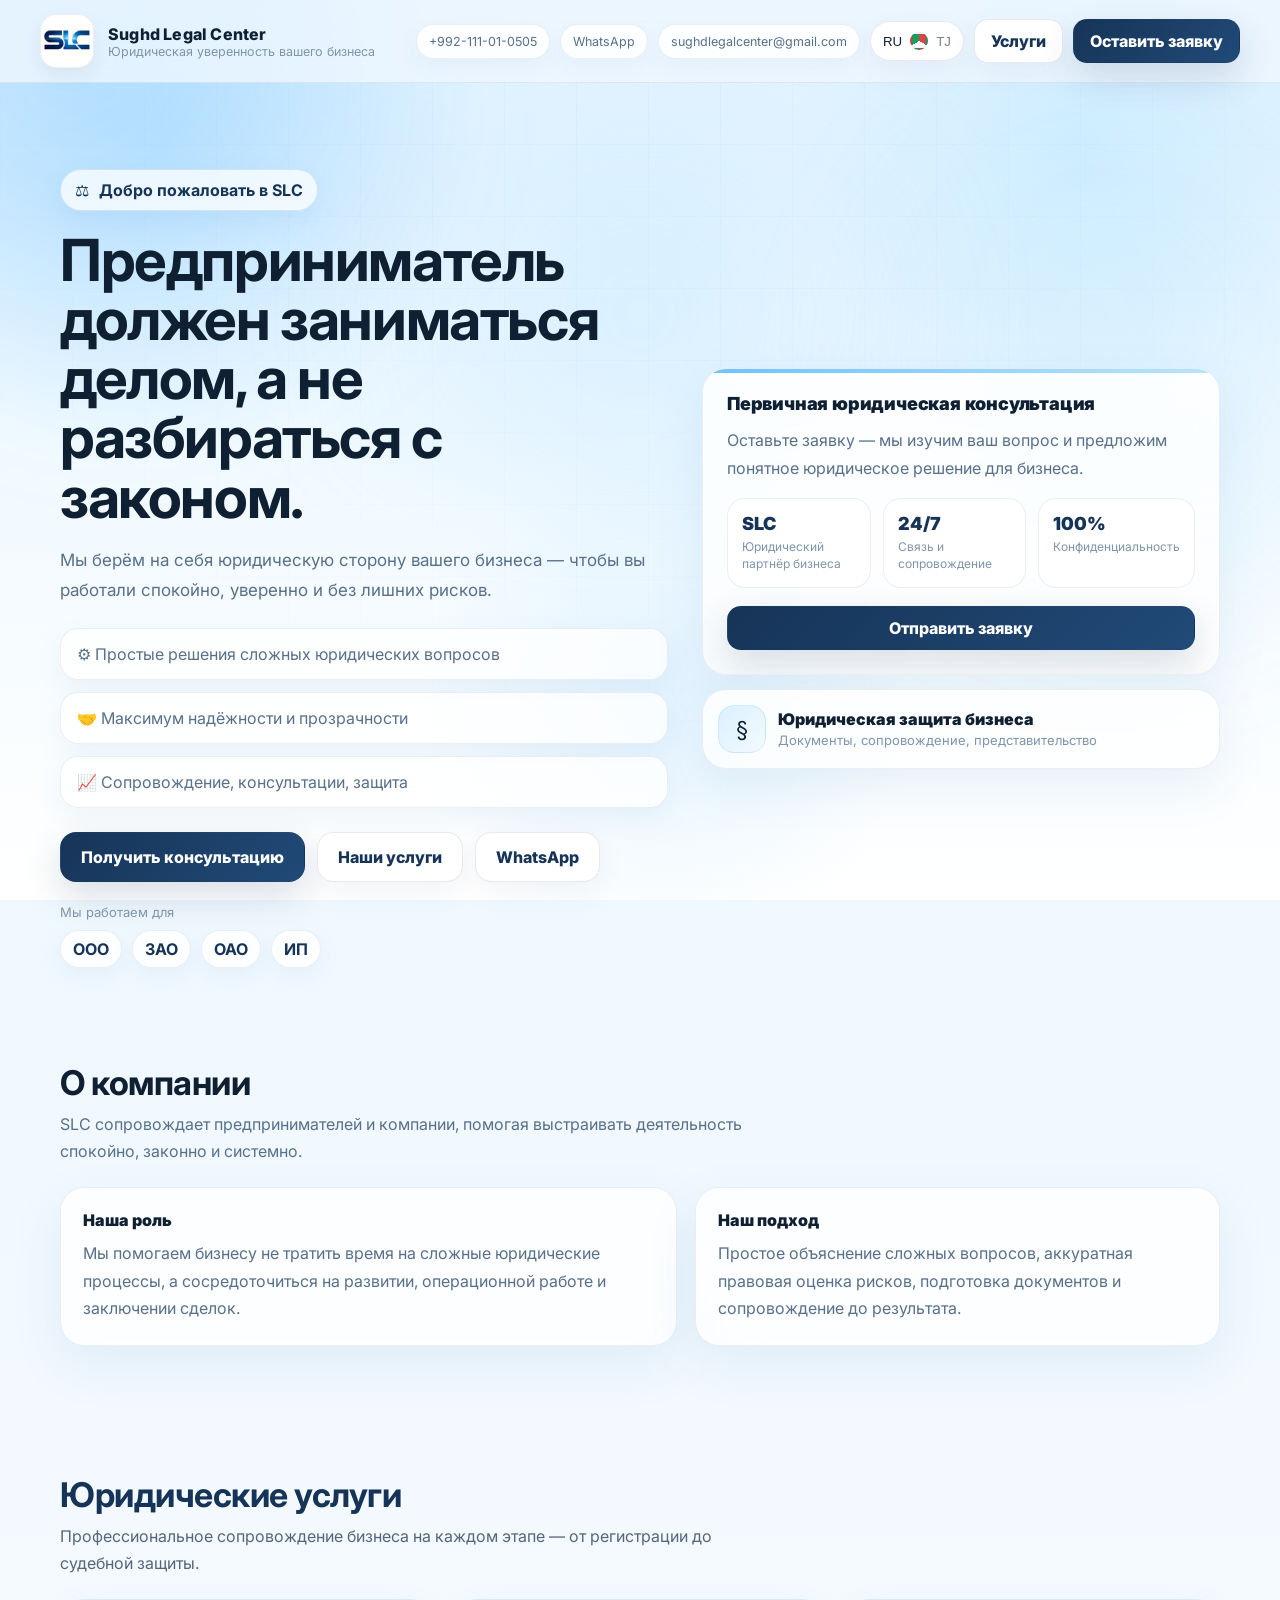
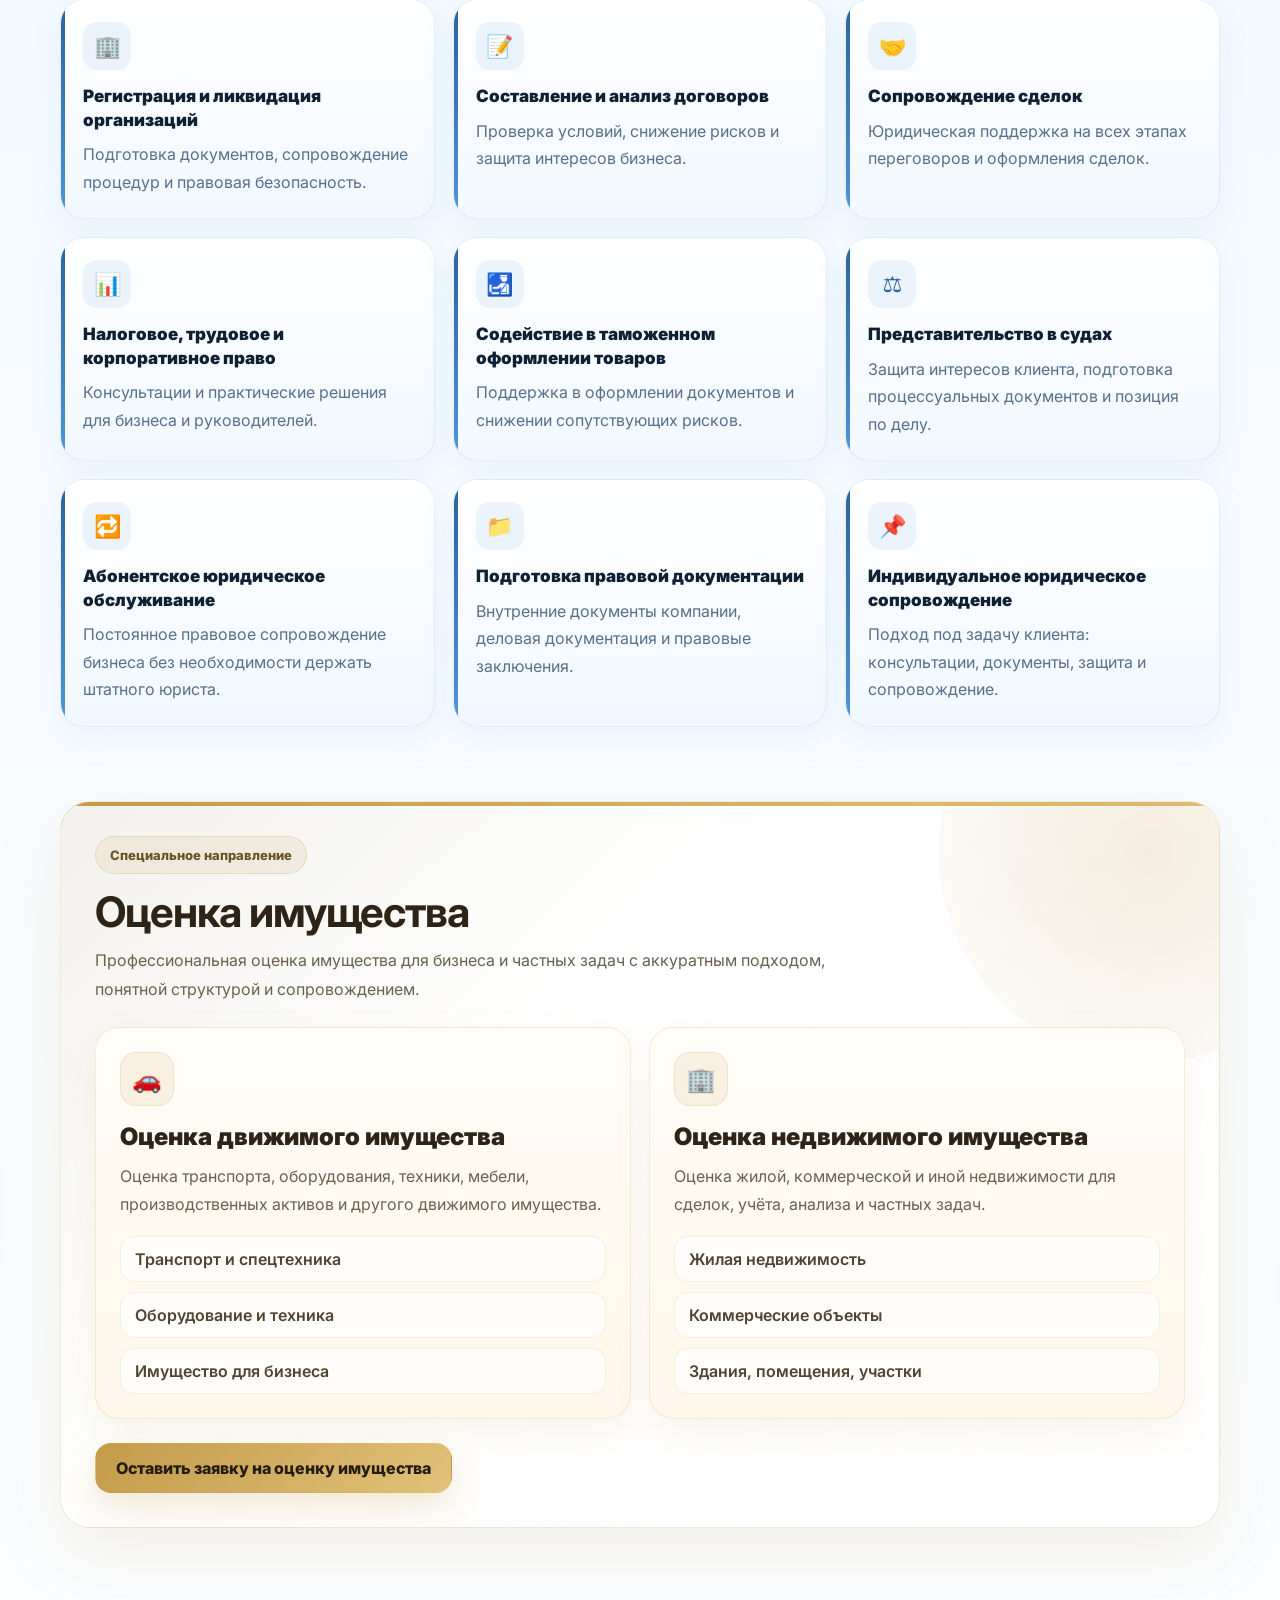
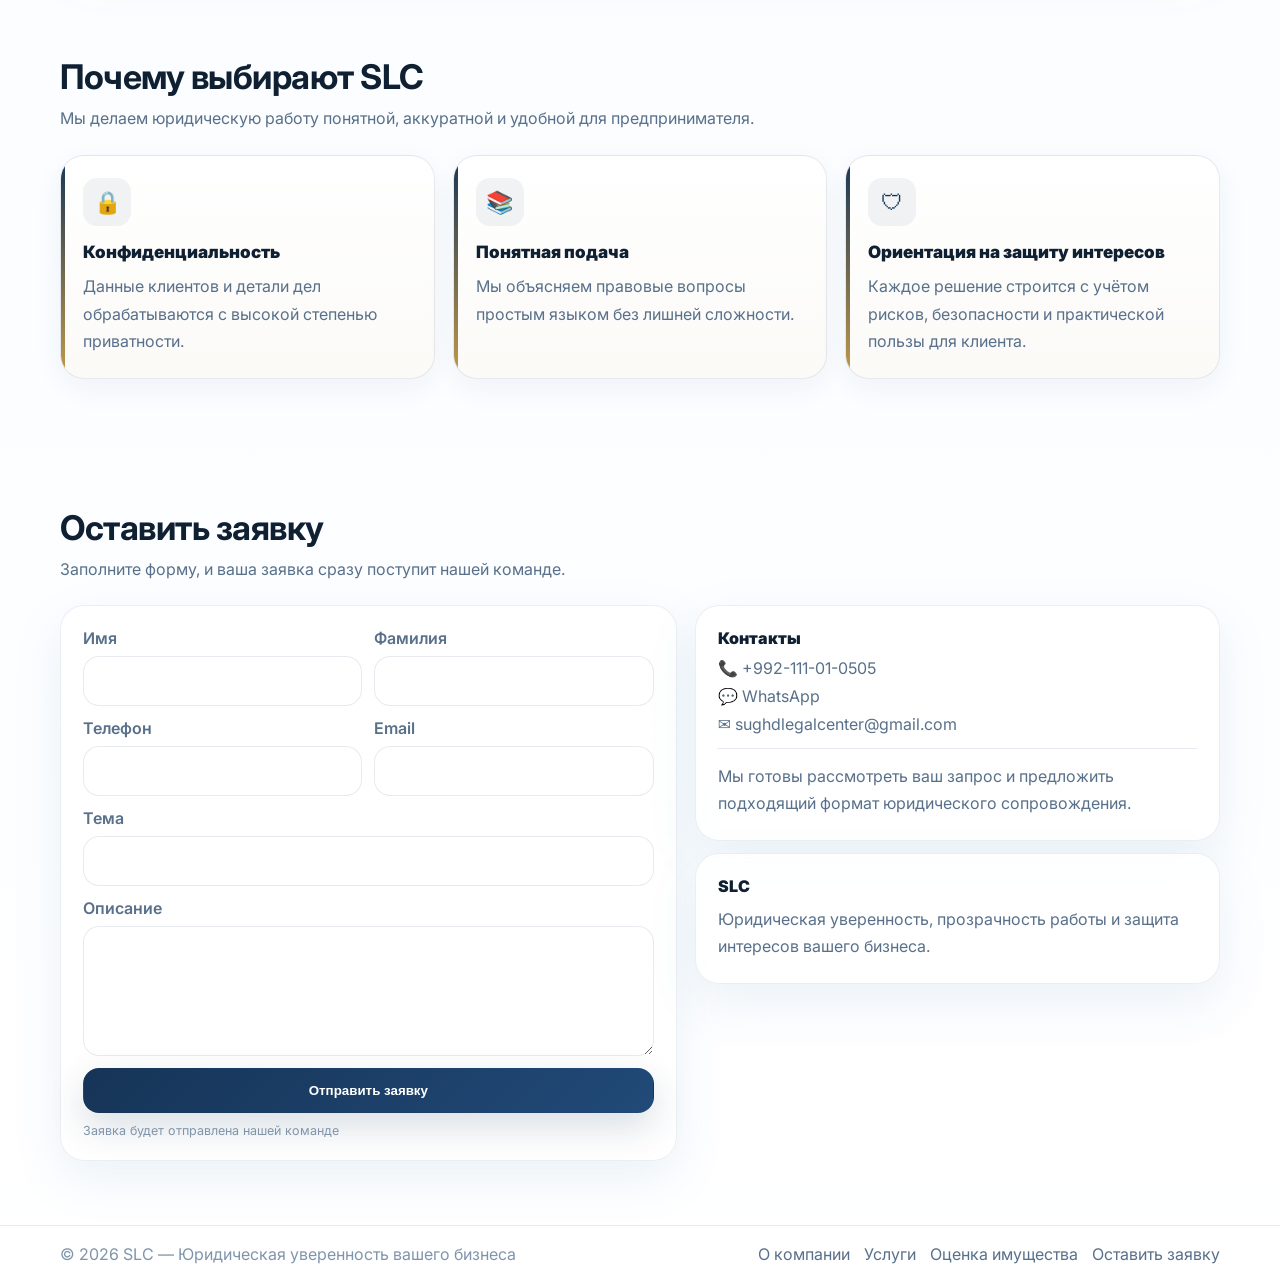
==== index.html @ 90a5d19b "Update index.html" ====
<!DOCTYPE html>
<html lang="ru">
<head>
  <meta charset="UTF-8" />
  <meta name="viewport" content="width=device-width, initial-scale=1.0" />
  <title>SLC — Юридическая уверенность бизнеса</title>
  <meta name="description" content="SLC — юридические услуги для бизнеса, сопровождение сделок, суды, документы и оценка имущества." />
  <link rel="icon" type="image/png" href="logo.png" />
  <link rel="preconnect" href="https://fonts.googleapis.com" />
  <link rel="preconnect" href="https://fonts.gstatic.com" crossorigin />
  <link href="https://fonts.googleapis.com/css2?family=Inter:wght@400;500;600;700;800;900&display=swap" rel="stylesheet" />
  <link rel="stylesheet" href="styles.css" />
</head>
<body>

  <div class="bg">
    <div class="blob b1"></div>
    <div class="blob b2"></div>
    <div class="grid"></div>
  </div>

  <header class="top">
    <div class="container top-inner">
      <div class="brand">
        <div class="logo">
          <img src="logo.png" alt="SLC Logo" />
        </div>
        <div>
          <div class="brand-title">Sughd Legal Center</div>
          <div class="brand-sub" data-i18n="tagline">Юридическая уверенность вашего бизнеса</div>
        </div>
      </div>

      <button class="mobile-menu-btn" id="mobileMenuBtn" type="button" aria-label="Open menu">
        <span></span>
        <span></span>
        <span></span>
      </button>

      <div class="top-actions" id="topActions">
        <a class="chip" href="tel:+992111010505">+992-111-01-0505</a>
        <a class="chip" href="https://wa.me/992111010505" target="_blank" rel="noopener">WhatsApp</a>
        <a class="chip" href="mailto:sughdlegalcenter@gmail.com">sughdlegalcenter@gmail.com</a>

        <button class="lang" id="langBtn" type="button">
          <span id="langLabel">RU</span>
          <span class="lang-dot"></span>
          <span id="langLabel2">TJ</span>
        </button>

        <a class="btn ghost mobile-nav-link" href="#services" data-i18n="servicesBtn">Услуги</a>
        <a class="btn mobile-nav-link" href="#contact" data-i18n="contactBtn">Оставить заявку</a>
      </div>
    </div>
  </header>

  <main>
    <section class="hero">
      <div class="container hero-inner">
        <div class="hero-left reveal">
          <div class="badge">
            <span>⚖</span>
            <span data-i18n="welcome">Добро пожаловать в SLC</span>
          </div>

          <h1 class="h1" data-i18n="heroTitle">
            Предприниматель должен заниматься делом, а не разбираться с законом.
          </h1>

          <p class="lead" data-i18n="heroText">
            Мы берём на себя юридическую сторону вашего бизнеса — чтобы вы работали спокойно, уверенно и без лишних рисков.
          </p>

          <div class="bullets">
            <div class="bullet" data-i18n="b1">⚙ Простые решения сложных юридических вопросов</div>
            <div class="bullet" data-i18n="b2">🤝 Максимум надёжности и прозрачности</div>
            <div class="bullet" data-i18n="b3">📈 Сопровождение, консультации, защита</div>
          </div>

          <div class="cta">
            <a class="btn big" href="#contact" data-i18n="cta1">Получить консультацию</a>
            <a class="btn ghost big" href="#services" data-i18n="cta2">Наши услуги</a>
            <a class="btn ghost big" href="https://wa.me/992111010505" target="_blank" rel="noopener">WhatsApp</a>
          </div>

          <div class="mini" data-i18n="forWhomTitle">Мы работаем для</div>
          <div class="pills">
            <span class="pill" data-i18n="p1">ООО</span>
            <span class="pill" data-i18n="p2">ЗАО</span>
            <span class="pill" data-i18n="p3">ОАО</span>
            <span class="pill" data-i18n="p4">ИП</span>
          </div>
        </div>

        <div class="hero-right reveal">
          <div class="card glass">
            <div class="card-title" data-i18n="consultTitle">Первичная юридическая консультация</div>
            <div class="card-text" data-i18n="consultText">
              Оставьте заявку — мы изучим ваш вопрос и предложим понятное юридическое решение для бизнеса.
            </div>

            <div class="card-row">
              <div class="stat">
                <div class="stat-num">SLC</div>
                <div class="stat-label" data-i18n="stat1">Юридический партнёр бизнеса</div>
              </div>
              <div class="stat">
                <div class="stat-num">24/7</div>
                <div class="stat-label" data-i18n="stat2">Связь и сопровождение</div>
              </div>
              <div class="stat">
                <div class="stat-num">100%</div>
                <div class="stat-label" data-i18n="stat3">Конфиденциальность</div>
              </div>
            </div>

            <a class="btn w100" href="#contact" data-i18n="sendReq">Отправить заявку</a>
          </div>

          <div class="floating glass">
            <div class="float-icon">§</div>
            <div>
              <div class="float-title" data-i18n="floatTitle">Юридическая защита бизнеса</div>
              <div class="float-sub" data-i18n="floatSub">Документы, сопровождение, представительство</div>
            </div>
          </div>
        </div>
      </div>
    </section>

    <section class="section" id="about">
      <div class="container">
        <div class="section-head reveal">
          <h2 class="h2" data-i18n="aboutTitle">О компании</h2>
          <p class="sub" data-i18n="aboutSub">
            SLC сопровождает предпринимателей и компании, помогая выстраивать деятельность спокойно, законно и системно.
          </p>
        </div>

        <div class="contact-wrap">
          <div class="glass side-card reveal">
            <div class="side-title" data-i18n="aboutBlock1Title">Наша роль</div>
            <div class="side-text" data-i18n="aboutBlock1Text">
              Мы помогаем бизнесу не тратить время на сложные юридические процессы, а сосредоточиться на развитии, операционной работе и заключении сделок.
            </div>
          </div>

          <div class="glass side-card reveal">
            <div class="side-title" data-i18n="aboutBlock2Title">Наш подход</div>
            <div class="side-text" data-i18n="aboutBlock2Text">
              Простое объяснение сложных вопросов, аккуратная правовая оценка рисков, подготовка документов и сопровождение до результата.
            </div>
          </div>
        </div>
      </div>
    </section>

    <section class="section services-blue" id="services">
      <div class="container">
        <div class="section-head reveal">
          <h2 class="h2" data-i18n="servicesTitle">Юридические услуги</h2>
          <p class="sub" data-i18n="servicesSub">
            Профессиональное сопровождение бизнеса на каждом этапе — от регистрации до судебной защиты.
          </p>
        </div>

        <div class="grid3">
         <a class="svc svc-blue reveal svc-link" href="registration.html">
  <div class="svc-ic">🏢</div>
  <div class="svc-ttl" data-i18n="s1">Регистрация и ликвидация организаций</div>
  <div class="svc-txt" data-i18n="s1t">Подготовка документов, сопровождение процедур и правовая безопасность.</div>
</a>

          <a class="svc svc-blue reveal svc-link" href="contracts.html">
  <div class="svc-ic">📝</div>
  <div class="svc-ttl" data-i18n="s2">Составление и анализ договоров</div>
  <div class="svc-txt" data-i18n="s2t">Проверка условий, снижение рисков и защита интересов бизнеса.</div>
</a>

         <a class="svc svc-blue reveal svc-link" href="deals.html">
  <div class="svc-ic">🤝</div>
  <div class="svc-ttl" data-i18n="s3">Сопровождение сделок</div>
  <div class="svc-txt" data-i18n="s3t">Юридическая поддержка на всех этапах переговоров и оформления сделок.</div>
</a>

          <div class="svc svc-blue reveal">
            <div class="svc-ic">📊</div>
            <div class="svc-ttl" data-i18n="s4">Налоговое, трудовое и корпоративное право</div>
            <div class="svc-txt" data-i18n="s4t">Консультации и практические решения для бизнеса и руководителей.</div>
          </div>

          <div class="svc svc-blue reveal">
            <div class="svc-ic">🛃</div>
            <div class="svc-ttl" data-i18n="s5">Содействие в таможенном оформлении товаров</div>
            <div class="svc-txt" data-i18n="s5t">Поддержка в оформлении документов и снижении сопутствующих рисков.</div>
          </div>

          <div class="svc svc-blue reveal">
            <div class="svc-ic">⚖</div>
            <div class="svc-ttl" data-i18n="s6">Представительство в судах</div>
            <div class="svc-txt" data-i18n="s6t">Защита интересов клиента, подготовка процессуальных документов и позиция по делу.</div>
          </div>

          <div class="svc svc-blue reveal">
            <div class="svc-ic">🔁</div>
            <div class="svc-ttl" data-i18n="s7">Абонентское юридическое обслуживание</div>
            <div class="svc-txt" data-i18n="s7t">Постоянное правовое сопровождение бизнеса без необходимости держать штатного юриста.</div>
          </div>

          <div class="svc svc-blue reveal">
            <div class="svc-ic">📁</div>
            <div class="svc-ttl" data-i18n="s9">Подготовка правовой документации</div>
            <div class="svc-txt" data-i18n="s9t">Внутренние документы компании, деловая документация и правовые заключения.</div>
          </div>

          <div class="svc svc-blue reveal">
            <div class="svc-ic">📌</div>
            <div class="svc-ttl" data-i18n="s10">Индивидуальное юридическое сопровождение</div>
            <div class="svc-txt" data-i18n="s10t">Подход под задачу клиента: консультации, документы, защита и сопровождение.</div>
          </div>
        </div>
      </div>
    </section>

    <section class="section valuation-section" id="valuation">
      <div class="container">
        <div class="valuation-shell reveal">
          <div class="valuation-top">
            <div class="valuation-badge" data-i18n="valuationBadge">Специальное направление</div>
            <h2 class="valuation-title" data-i18n="valuationTitle">Оценка имущества</h2>
            <p class="valuation-sub" data-i18n="valuationSub">
              Профессиональная оценка имущества для бизнеса и частных задач с аккуратным подходом, понятной структурой и сопровождением.
            </p>
          </div>

          <div class="valuation-grid">
            <div class="valuation-card reveal">
              <div class="valuation-card-icon">🚗</div>
              <div class="valuation-card-title" data-i18n="movableTitle">Оценка движимого имущества</div>
              <div class="valuation-card-text" data-i18n="movableText">
                Оценка транспорта, оборудования, техники, мебели, производственных активов и другого движимого имущества.
              </div>

              <div class="valuation-list">
                <div class="valuation-list-item" data-i18n="movable1">Транспорт и спецтехника</div>
                <div class="valuation-list-item" data-i18n="movable2">Оборудование и техника</div>
                <div class="valuation-list-item" data-i18n="movable3">Имущество для бизнеса</div>
              </div>
            </div>

            <div class="valuation-card reveal">
              <div class="valuation-card-icon">🏢</div>
              <div class="valuation-card-title" data-i18n="immovableTitle">Оценка недвижимого имущества</div>
              <div class="valuation-card-text" data-i18n="immovableText">
                Оценка жилой, коммерческой и иной недвижимости для сделок, учёта, анализа и частных задач.
              </div>

              <div class="valuation-list">
                <div class="valuation-list-item" data-i18n="immovable1">Жилая недвижимость</div>
                <div class="valuation-list-item" data-i18n="immovable2">Коммерческие объекты</div>
                <div class="valuation-list-item" data-i18n="immovable3">Здания, помещения, участки</div>
              </div>
            </div>
          </div>

          <div class="valuation-cta">
            <a class="btn gold-btn big" href="#contact" data-i18n="valuationCta">Оставить заявку на оценку имущества</a>
          </div>
        </div>
      </div>
    </section>

    <section class="section" id="why">
      <div class="container">
        <div class="section-head reveal">
          <h2 class="h2" data-i18n="whyTitle">Почему выбирают SLC</h2>
          <p class="sub" data-i18n="whySub">
            Мы делаем юридическую работу понятной, аккуратной и удобной для предпринимателя.
          </p>
        </div>

        <div class="grid3">
          <div class="svc reveal">
            <div class="svc-ic">🔒</div>
            <div class="svc-ttl" data-i18n="w1">Конфиденциальность</div>
            <div class="svc-txt" data-i18n="w1t">Данные клиентов и детали дел обрабатываются с высокой степенью приватности.</div>
          </div>

          <div class="svc reveal">
            <div class="svc-ic">📚</div>
            <div class="svc-ttl" data-i18n="w2">Понятная подача</div>
            <div class="svc-txt" data-i18n="w2t">Мы объясняем правовые вопросы простым языком без лишней сложности.</div>
          </div>

          <div class="svc reveal">
            <div class="svc-ic">🛡</div>
            <div class="svc-ttl" data-i18n="w3">Ориентация на защиту интересов</div>
            <div class="svc-txt" data-i18n="w3t">Каждое решение строится с учётом рисков, безопасности и практической пользы для клиента.</div>
          </div>
        </div>
      </div>
    </section>

    <section class="section" id="contact">
      <div class="container">
        <div class="section-head reveal">
          <h2 class="h2" data-i18n="contactTitle">Оставить заявку</h2>
          <p class="sub" data-i18n="contactSub">
            Заполните форму, и ваша заявка сразу поступит нашей команде.
          </p>
        </div>

        <div class="contact-wrap">
          <form class="form glass reveal" id="leadForm">
            <div class="row2">
              <label>
                <span data-i18n="fn">Имя</span>
                <input name="firstName" required />
              </label>

              <label>
                <span data-i18n="ln">Фамилия</span>
                <input name="lastName" required />
              </label>
            </div>

            <div class="row2">
              <label>
                <span data-i18n="phone">Телефон</span>
                <input name="phone" required />
              </label>

              <label>
                <span data-i18n="emailLabel">Email</span>
                <input name="email" type="email" />
              </label>
            </div>

            <label>
              <span data-i18n="topic">Тема</span>
              <input name="topic" required />
            </label>

            <label>
              <span data-i18n="msg">Описание</span>
              <textarea name="message" rows="5" required></textarea>
            </label>

            <button class="btn w100 big" type="submit" data-i18n="submit">
              Отправить заявку
            </button>

            <div class="hint" id="formHint" data-i18n="hint">
              Заявка будет отправлена нашей команде
            </div>
          </form>

          <div class="side reveal">
            <div class="glass side-card">
              <div class="side-title" data-i18n="supportTitle">Контакты</div>
              <div class="side-line">📞 <a href="tel:+992111010505">+992-111-01-0505</a></div>
              <div class="side-line">💬 <a href="https://wa.me/992111010505" target="_blank" rel="noopener">WhatsApp</a></div>
              <div class="side-line">✉️ <a href="mailto:sughdlegalcenter@gmail.com">sughdlegalcenter@gmail.com</a></div>
              <div class="divider"></div>
              <div class="side-text" data-i18n="supportText">
                Мы готовы рассмотреть ваш запрос и предложить подходящий формат юридического сопровождения.
              </div>
            </div>

            <div class="glass side-card">
              <div class="side-title" data-i18n="promiseTitle">SLC</div>
              <div class="side-text" data-i18n="promiseText">
                Юридическая уверенность, прозрачность работы и защита интересов вашего бизнеса.
              </div>
            </div>
          </div>
        </div>
      </div>
    </section>

    <footer class="footer">
      <div class="container footer-inner">
        <div>© <span id="year"></span> SLC — <span data-i18n="tagline">Юридическая уверенность вашего бизнеса</span></div>
        <div class="foot-links">
          <a href="#about" data-i18n="aboutLink">О компании</a>
          <a href="#services" data-i18n="servicesBtn">Услуги</a>
          <a href="#valuation" data-i18n="valuationNav">Оценка имущества</a>
          <a href="#contact" data-i18n="contactBtn">Оставить заявку</a>
        </div>
      </div>
    </footer>
  </main>

  <script src="app.js"></script>
</body>
</html>
---- styles.css ----
:root{
  --bg:#eaf6ff;
  --bg2:#f7fbff;
  --bg3:#dff1ff;
  --panel:#ffffff;
  --panel-soft:rgba(255,255,255,.72);

  --text:#102033;
  --muted:#58708a;
  --muted2:#7f95ab;

  --navy:#163457;
  --navy2:#214a78;
  --navy3:#2c629c;
  --blueLine:#4f96d9;

  --gold:#c39a49;
  --gold2:#e1c27a;

  --line:rgba(22,52,87,.10);
  --line2:rgba(195,154,73,.18);

  --red:#d64747;
  --green:#1f9c5a;

  --shadow:0 24px 70px rgba(33,74,120,.10);
  --shadow-sm:0 10px 30px rgba(33,74,120,.06);

  --radius:24px;
  --ease:cubic-bezier(.2,.8,.2,1);
}

*{box-sizing:border-box}
html{scroll-behavior:smooth}
body{
  margin:0;
  font-family:Inter,system-ui,-apple-system,Segoe UI,Roboto,Arial,sans-serif;
  color:var(--text);
  background:linear-gradient(180deg,var(--bg),var(--bg2) 48%, #ffffff 100%);
  overflow-x:hidden;
}

a{color:inherit;text-decoration:none}
.container{max-width:1200px;margin:0 auto;padding:0 20px}

.bg{
  position:fixed;
  inset:0;
  z-index:-2;
  overflow:hidden;
  background:
    radial-gradient(circle at 12% 14%, rgba(118,196,255,.30), transparent 24%),
    radial-gradient(circle at 84% 16%, rgba(174,227,255,.34), transparent 22%),
    radial-gradient(circle at 52% 78%, rgba(133,204,255,.18), transparent 26%),
    linear-gradient(180deg,#dff2ff 0%, #edf8ff 38%, #ffffff 100%);
}

.blob{
  position:absolute;
  border-radius:50%;
  filter:blur(80px);
  opacity:.52;
  animation:skyFloat 16s var(--ease) infinite alternate;
  will-change:transform;
}

.b1{
  width:520px;
  height:520px;
  top:-140px;
  left:-120px;
  background:radial-gradient(circle at 35% 35%, rgba(93,185,255,.42), rgba(93,185,255,0));
}

.b2{
  width:500px;
  height:500px;
  right:-120px;
  top:120px;
  background:radial-gradient(circle at 35% 35%, rgba(162,221,255,.42), rgba(162,221,255,0));
  animation-duration:20s;
}

.grid{
  position:absolute;
  inset:0;
  background-image:
    linear-gradient(to right, rgba(54,117,173,.05) 1px, transparent 1px),
    linear-gradient(to bottom, rgba(54,117,173,.05) 1px, transparent 1px);
  background-size:72px 72px;
  mask-image:radial-gradient(circle at 50% 10%, rgba(0,0,0,1), rgba(0,0,0,0) 78%);
  opacity:.7;
  will-change:transform;
}

@keyframes skyFloat{
  from{transform:translate3d(0,0,0) scale(1)}
  to{transform:translate3d(42px,26px,0) scale(1.08)}
}

.top{
  position:sticky;
  top:0;
  z-index:50;
  backdrop-filter:blur(16px);
  background:rgba(240,248,255,.78);
  border-bottom:1px solid rgba(22,52,87,.08);
}

.top-inner{
  display:flex;
  align-items:center;
  justify-content:space-between;
  gap:14px;
  padding:14px 0;
  position:relative;
}

.brand{
  display:flex;
  align-items:center;
  gap:14px;
}

.logo{
  width:54px;
  height:54px;
  border-radius:16px;
  display:flex;
  align-items:center;
  justify-content:center;
  background:#fff;
  border:1px solid rgba(22,52,87,.08);
  overflow:hidden;
  box-shadow:0 8px 20px rgba(17,24,39,.06);
}

.logo img{
  width:100%;
  height:100%;
  object-fit:contain;
}

.brand-title{
  font-weight:800;
  letter-spacing:.2px;
}

.brand-sub{
  color:var(--muted2);
  font-size:12.5px;
}

.top-actions{
  display:flex;
  align-items:center;
  gap:10px;
  flex-wrap:wrap;
  justify-content:flex-end;
}

.chip{
  padding:9px 12px;
  border-radius:999px;
  border:1px solid rgba(22,52,87,.08);
  background:rgba(255,255,255,.84);
  color:var(--muted);
  font-size:12.5px;
  box-shadow:0 8px 22px rgba(61,125,181,.06);
  transition:transform .25s var(--ease), border-color .25s var(--ease);
}

.chip:hover{
  transform:translateY(-2px);
  border-color:var(--line2);
}

.lang{
  display:flex;
  align-items:center;
  gap:8px;
  padding:10px 12px;
  border-radius:999px;
  border:1px solid var(--line);
  background:#fff;
  color:var(--text);
  cursor:pointer;
  box-shadow:var(--shadow-sm);
  transition:transform .25s var(--ease);
}

.lang:hover{transform:translateY(-2px)}

.lang-dot{
  width:18px;
  height:18px;
  border-radius:50%;
  background:conic-gradient(var(--red) 0 33%, #ffffff 33% 66%, var(--green) 66% 100%);
  border:2px solid rgba(22,52,87,.08);
}

.mobile-menu-btn{
  display:none;
  width:46px;
  height:46px;
  border:none;
  border-radius:14px;
  background:rgba(255,255,255,.86);
  border:1px solid rgba(22,52,87,.08);
  box-shadow:var(--shadow-sm);
  align-items:center;
  justify-content:center;
  flex-direction:column;
  gap:4px;
  cursor:pointer;
  flex-shrink:0;
}

.mobile-menu-btn span{
  display:block;
  width:18px;
  height:2px;
  background:var(--navy);
  border-radius:999px;
}

.btn{
  padding:11px 16px;
  border-radius:14px;
  background:linear-gradient(135deg,var(--navy),var(--navy2));
  color:#fff;
  font-weight:800;
  border:1px solid transparent;
  box-shadow:0 14px 36px rgba(20,52,87,.16);
  transition:transform .25s var(--ease), box-shadow .25s var(--ease), filter .25s var(--ease);
  display:inline-flex;
  align-items:center;
  justify-content:center;
}

.btn:hover{
  transform:translateY(-2px);
  box-shadow:0 18px 40px rgba(20,52,87,.22);
}

.btn.ghost{
  background:#fff;
  color:var(--navy);
  border:1px solid var(--line);
  box-shadow:var(--shadow-sm);
}

.btn.big{
  padding:14px 20px;
  border-radius:16px;
}

.btn.w100{width:100%}

.gold-btn{
  background:linear-gradient(135deg,var(--gold),var(--gold2));
  color:#231c11;
  box-shadow:0 14px 36px rgba(195,154,73,.24);
}

.gold-btn:hover{
  box-shadow:0 18px 40px rgba(195,154,73,.28);
}

.hero{
  padding:86px 0 30px;
  position:relative;
}

.hero::after{
  content:"";
  position:absolute;
  left:50%;
  top:20px;
  transform:translateX(-50%);
  width:72%;
  height:420px;
  border-radius:50%;
  background:radial-gradient(circle, rgba(149,214,255,.22), rgba(149,214,255,0) 70%);
  filter:blur(40px);
  z-index:-1;
  pointer-events:none;
}

.hero-inner{
  display:grid;
  grid-template-columns:1.08fr .92fr;
  gap:34px;
  align-items:center;
}

.badge{
  display:inline-flex;
  align-items:center;
  gap:10px;
  padding:10px 14px;
  border-radius:999px;
  background:rgba(255,255,255,.72);
  border:1px solid rgba(79,150,217,.20);
  color:var(--navy);
  font-weight:700;
  margin-bottom:20px;
  box-shadow:0 10px 26px rgba(79,150,217,.10);
}

.h1{
  font-size:58px;
  line-height:1.02;
  margin:0 0 18px;
  letter-spacing:-1.4px;
  max-width:760px;
}

.lead{
  color:var(--muted);
  font-size:17px;
  line-height:1.8;
  margin:0 0 18px;
  max-width:720px;
}

.bullets{
  display:grid;
  gap:12px;
  margin:22px 0 24px;
}

.bullet{
  padding:15px 16px;
  border-radius:18px;
  background:rgba(255,255,255,.78);
  border:1px solid rgba(22,52,87,.08);
  color:var(--muted);
  box-shadow:0 10px 28px rgba(61,125,181,.08);
  transition:transform .25s var(--ease), border-color .25s var(--ease), background .25s var(--ease);
}

.bullet:hover{
  transform:translateY(-3px);
  border-color:rgba(79,150,217,.22);
  background:rgba(255,255,255,.92);
}

.cta{
  display:flex;
  gap:12px;
  flex-wrap:wrap;
  margin:22px 0;
}

.mini{
  color:var(--muted2);
  font-size:13px;
  margin-top:18px;
}

.pills{
  display:flex;
  gap:10px;
  flex-wrap:wrap;
  margin-top:10px;
}

.pill{
  padding:8px 12px;
  border-radius:999px;
  border:1px solid rgba(22,52,87,.08);
  background:rgba(255,255,255,.86);
  color:var(--navy);
  font-weight:700;
  box-shadow:0 8px 22px rgba(61,125,181,.07);
}

.glass{
  background:linear-gradient(180deg, rgba(255,255,255,.86), rgba(255,255,255,.72));
  border:1px solid rgba(22,52,87,.08);
  border-radius:var(--radius);
  box-shadow:0 18px 50px rgba(61,125,181,.10);
  backdrop-filter:blur(18px);
}

.card{
  padding:24px;
  position:relative;
  overflow:hidden;
  background:linear-gradient(180deg, rgba(255,255,255,.88), rgba(255,255,255,.74));
}

.card::before{
  content:"";
  position:absolute;
  left:0;top:0;right:0;
  height:4px;
  background:linear-gradient(90deg,#6dc3ff,#b9e4ff);
}

.card-title{
  font-weight:900;
  font-size:18px;
  letter-spacing:-.2px;
}

.card-text{
  color:var(--muted);
  margin:12px 0 16px;
  line-height:1.75;
}

.card-row{
  display:grid;
  grid-template-columns:repeat(3,1fr);
  gap:12px;
  margin:16px 0 18px;
}

.stat{
  padding:14px;
  border-radius:18px;
  border:1px solid rgba(22,52,87,.08);
  background:rgba(255,255,255,.84);
}

.stat-num{
  font-weight:900;
  color:var(--navy);
  font-size:18px;
}

.stat-label{
  color:var(--muted2);
  font-size:12px;
  margin-top:5px;
  line-height:1.4;
}

.floating{
  margin-top:14px;
  display:flex;
  gap:12px;
  align-items:center;
  padding:15px;
  animation:floaty 4.5s var(--ease) infinite alternate;
}

@keyframes floaty{
  from{transform:translateY(0)}
  to{transform:translateY(-10px)}
}

.float-icon{
  width:48px;
  height:48px;
  border-radius:16px;
  display:grid;
  place-items:center;
  background:linear-gradient(135deg, rgba(109,195,255,.22), rgba(185,228,255,.14));
  border:1px solid rgba(109,195,255,.24);
  font-size:22px;
}

.float-title{font-weight:900}

.float-sub{
  color:var(--muted2);
  font-size:13px;
  margin-top:3px;
}

.section{
  padding:64px 0;
}

.section-head{
  margin-bottom:22px;
}

.h2{
  font-size:34px;
  margin:0 0 8px;
  letter-spacing:-.5px;
}

.sub{
  color:var(--muted);
  margin:0;
  line-height:1.7;
  max-width:720px;
}

.grid3{
  display:grid;
  grid-template-columns:repeat(3,1fr);
  gap:18px;
}

.svc{
  padding:22px;
  border-radius:24px;
  background:linear-gradient(180deg,#fff,#fbfaf7);
  border:1px solid var(--line);
  transition:transform .28s var(--ease), border-color .28s var(--ease), box-shadow .28s var(--ease);
  position:relative;
  overflow:hidden;
  box-shadow:var(--shadow-sm);
}

.svc::before{
  content:"";
  position:absolute;
  left:0;top:0;bottom:0;
  width:4px;
  background:linear-gradient(180deg,var(--navy),var(--gold));
}

.svc:hover{
  transform:translateY(-7px);
  border-color:var(--line2);
  box-shadow:0 22px 42px rgba(17,24,39,.10);
}

.svc-ic{
  width:48px;
  height:48px;
  border-radius:14px;
  display:grid;
  place-items:center;
  font-size:22px;
  background:rgba(20,52,87,.06);
  color:var(--navy);
}

.svc-ttl{
  font-weight:900;
  margin-top:15px;
  line-height:1.38;
  font-size:17px;
}

.svc-txt{
  color:var(--muted);
  margin-top:9px;
  line-height:1.72;
}

.services-blue .section-head .h2{
  color:var(--navy);
}

.services-blue .section-head .sub{
  color:#54657c;
}

.svc-blue{
  background:linear-gradient(180deg,#ffffff,#f1f8ff);
  border:1px solid rgba(79,150,217,.14);
  box-shadow:0 12px 34px rgba(79,150,217,.08);
}

.svc-blue::before{
  background:linear-gradient(180deg,var(--navy3),var(--blueLine));
}

.svc-blue:hover{
  border-color:rgba(79,150,217,.22);
  box-shadow:0 20px 44px rgba(79,150,217,.12);
}

.svc-blue .svc-ic{
  background:rgba(79,150,217,.10);
  color:var(--navy3);
}

.valuation-section{
  padding-top:10px;
}

.valuation-shell{
  position:relative;
  border-radius:30px;
  padding:34px;
  background:
    linear-gradient(135deg, rgba(195,154,73,.10), rgba(255,255,255,.92) 40%, rgba(255,255,255,.98));
  border:1px solid rgba(195,154,73,.22);
  box-shadow:0 26px 70px rgba(195,154,73,.12);
  overflow:hidden;
}

.valuation-shell::before{
  content:"";
  position:absolute;
  inset:0 0 auto 0;
  height:4px;
  background:linear-gradient(90deg,var(--gold),var(--gold2));
}

.valuation-shell::after{
  content:"";
  position:absolute;
  width:420px;
  height:420px;
  right:-140px;
  top:-160px;
  border-radius:50%;
  background:radial-gradient(circle, rgba(195,154,73,.18), rgba(195,154,73,0));
}

.valuation-top{
  position:relative;
  z-index:2;
  margin-bottom:24px;
}

.valuation-badge{
  display:inline-flex;
  align-items:center;
  padding:10px 14px;
  border-radius:999px;
  background:rgba(195,154,73,.12);
  border:1px solid rgba(195,154,73,.22);
  color:#6d5223;
  font-weight:800;
  font-size:13px;
  margin-bottom:16px;
}

.valuation-title{
  margin:0 0 12px;
  font-size:42px;
  line-height:1.05;
  letter-spacing:-1px;
  color:#2d2417;
}

.valuation-sub{
  margin:0;
  max-width:780px;
  color:#6a624f;
  line-height:1.8;
  font-size:16px;
}

.valuation-grid{
  position:relative;
  z-index:2;
  display:grid;
  grid-template-columns:1fr 1fr;
  gap:18px;
}

.valuation-card{
  padding:24px;
  border-radius:24px;
  background:linear-gradient(180deg,#fffdf8,#fff7e9);
  border:1px solid rgba(195,154,73,.18);
  box-shadow:0 14px 34px rgba(195,154,73,.10);
}

.valuation-card-icon{
  width:54px;
  height:54px;
  border-radius:16px;
  display:grid;
  place-items:center;
  font-size:24px;
  background:rgba(195,154,73,.12);
  color:#7e5e23;
  border:1px solid rgba(195,154,73,.18);
}

.valuation-card-title{
  margin-top:16px;
  font-size:24px;
  font-weight:900;
  color:#2d2417;
  line-height:1.25;
}

.valuation-card-text{
  margin-top:10px;
  color:#6a624f;
  line-height:1.75;
}

.valuation-list{
  display:grid;
  gap:10px;
  margin-top:18px;
}

.valuation-list-item{
  padding:12px 14px;
  border-radius:14px;
  background:rgba(255,255,255,.70);
  border:1px solid rgba(195,154,73,.14);
  color:#4f4331;
  font-weight:600;
}

.valuation-cta{
  position:relative;
  z-index:2;
  margin-top:24px;
}

.contact-wrap{
  display:grid;
  grid-template-columns:1.08fr .92fr;
  gap:18px;
  align-items:start;
}

.form{
  padding:22px;
}

label{
  display:grid;
  gap:8px;
  margin-bottom:12px;
  color:var(--muted);
  font-weight:600;
}

input, textarea{
  width:100%;
  padding:14px 14px;
  border-radius:16px;
  border:1px solid var(--line);
  background:#fff;
  color:var(--text);
  outline:none;
  transition:border-color .25s var(--ease), box-shadow .25s var(--ease);
  font:inherit;
}

input:focus, textarea:focus{
  border-color:rgba(79,150,217,.30);
  box-shadow:0 0 0 4px rgba(79,150,217,.10);
}

.row2{
  display:grid;
  grid-template-columns:1fr 1fr;
  gap:12px;
}

.hint{
  margin-top:10px;
  color:var(--muted2);
  font-size:12.5px;
}

.side{
  display:grid;
  gap:12px;
}

.side-card{
  padding:22px;
}

.side-title{
  font-weight:900;
  margin-bottom:10px;
}

.side-line{
  color:var(--muted);
  margin:8px 0;
}

.side-text{
  color:var(--muted);
  line-height:1.72;
}

.divider{
  height:1px;
  background:var(--line);
  margin:14px 0;
}

.footer{
  border-top:1px solid var(--line);
  padding:18px 0;
  color:var(--muted2);
  background:rgba(255,255,255,.56);
}

.footer-inner{
  display:flex;
  align-items:center;
  justify-content:space-between;
  gap:10px;
  flex-wrap:wrap;
}

.foot-links{
  display:flex;
  gap:14px;
  flex-wrap:wrap;
}

.foot-links a{
  color:var(--muted);
  transition:transform .2s var(--ease), color .2s var(--ease);
}

.foot-links a:hover{
  transform:translateY(-2px);
  color:var(--navy);
}

.reveal{
  opacity:0;
  transform:translateY(14px) scale(.99);
  transition:opacity .7s var(--ease), transform .7s var(--ease);
}

.reveal.show{
  opacity:1;
  transform:translateY(0) scale(1);
}

@media (max-width: 980px){
  .hero-inner{grid-template-columns:1fr}
  .grid3{grid-template-columns:1fr}
  .valuation-grid{grid-template-columns:1fr}
  .contact-wrap{grid-template-columns:1fr}
  .h1{font-size:40px}
  .card-row{grid-template-columns:1fr}
  .valuation-title{font-size:34px}
  .valuation-shell{padding:24px}
}

@media (max-width: 820px){
  .mobile-menu-btn{
    display:flex;
  }

  .top-actions{
    position:absolute;
    top:calc(100% + 10px);
    right:20px;
    left:20px;
    display:none;
    flex-direction:column;
    align-items:stretch;
    justify-content:flex-start;
    gap:10px;
    padding:14px;
    border-radius:18px;
    background:rgba(255,255,255,.94);
    border:1px solid rgba(22,52,87,.08);
    box-shadow:0 18px 40px rgba(20,52,87,.12);
    backdrop-filter:blur(18px);
  }

  .top-actions.open{
    display:flex;
  }

  .top-actions .chip,
  .top-actions .btn,
  .top-actions .lang{
    width:100%;
    justify-content:center;
  }
}

@media (max-width: 640px){
  .row2{grid-template-columns:1fr}
  .top-inner{align-items:center}
  .h1{font-size:34px}
}
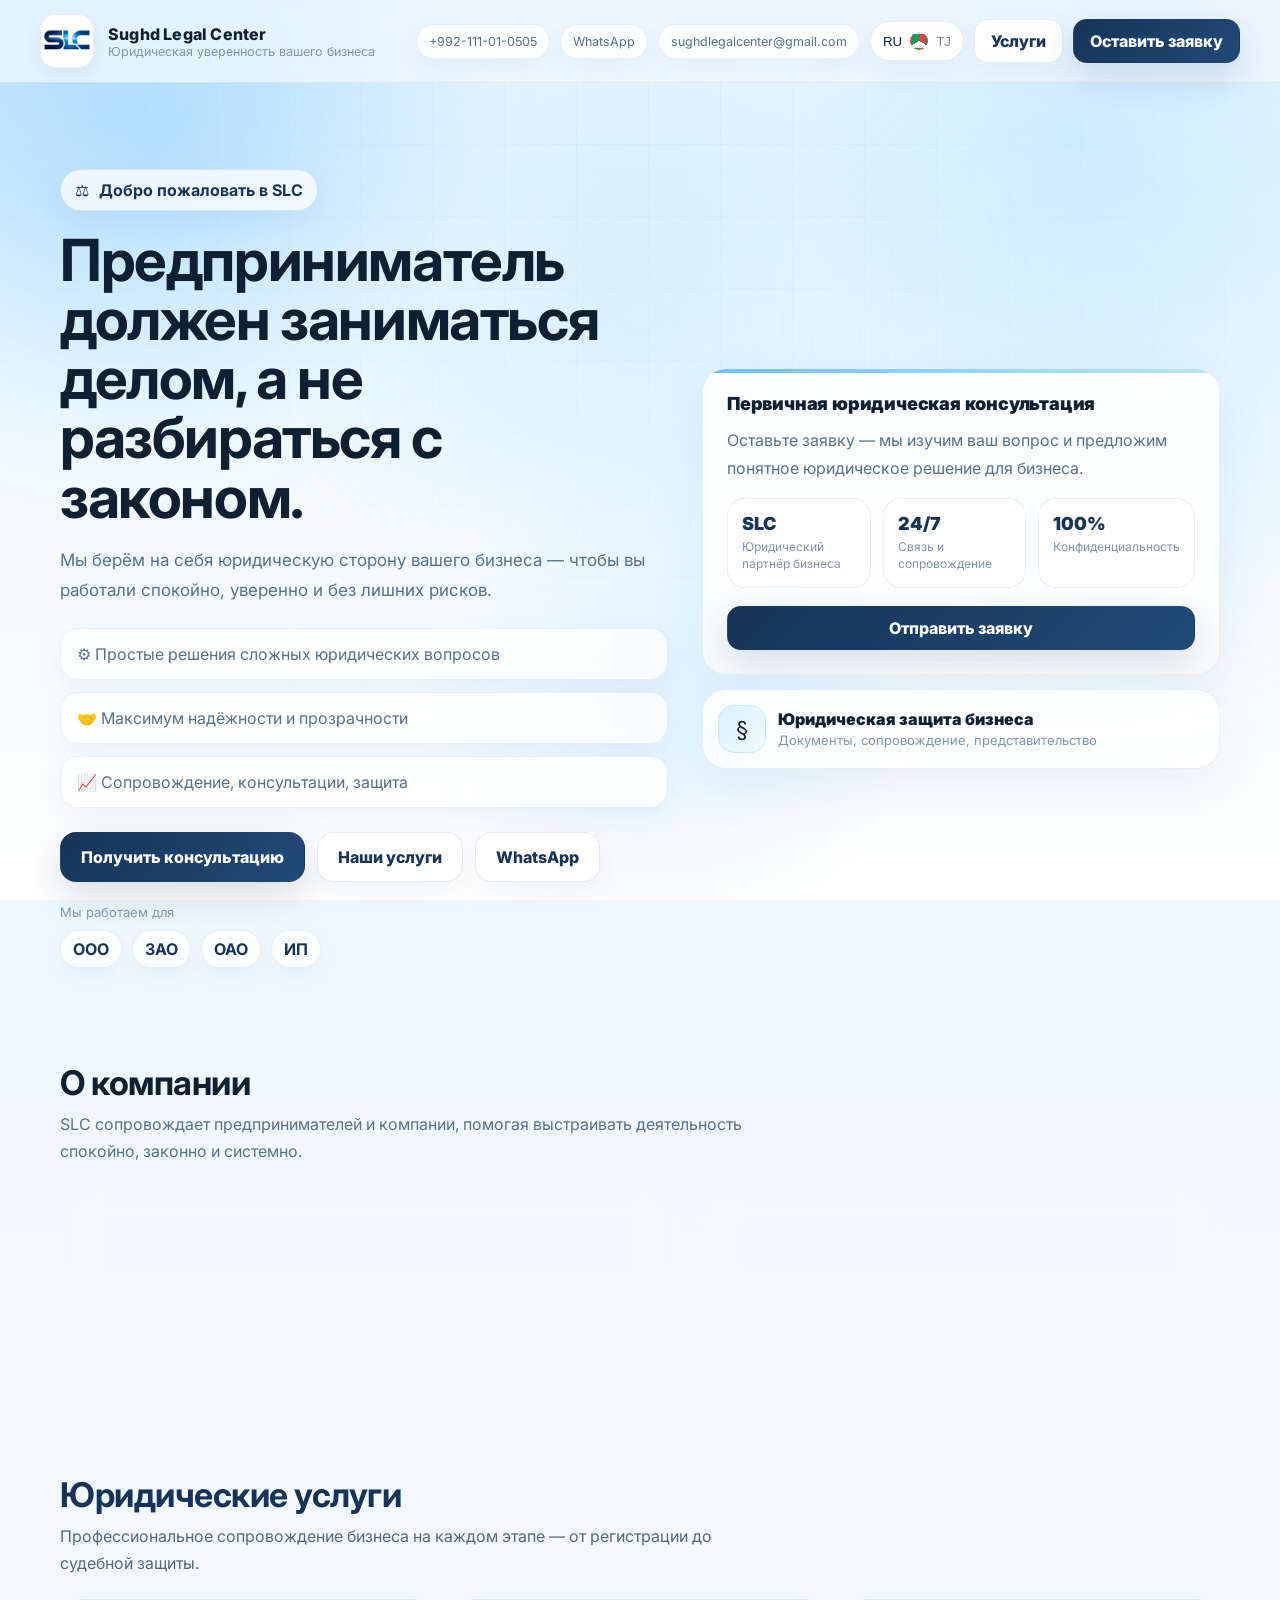
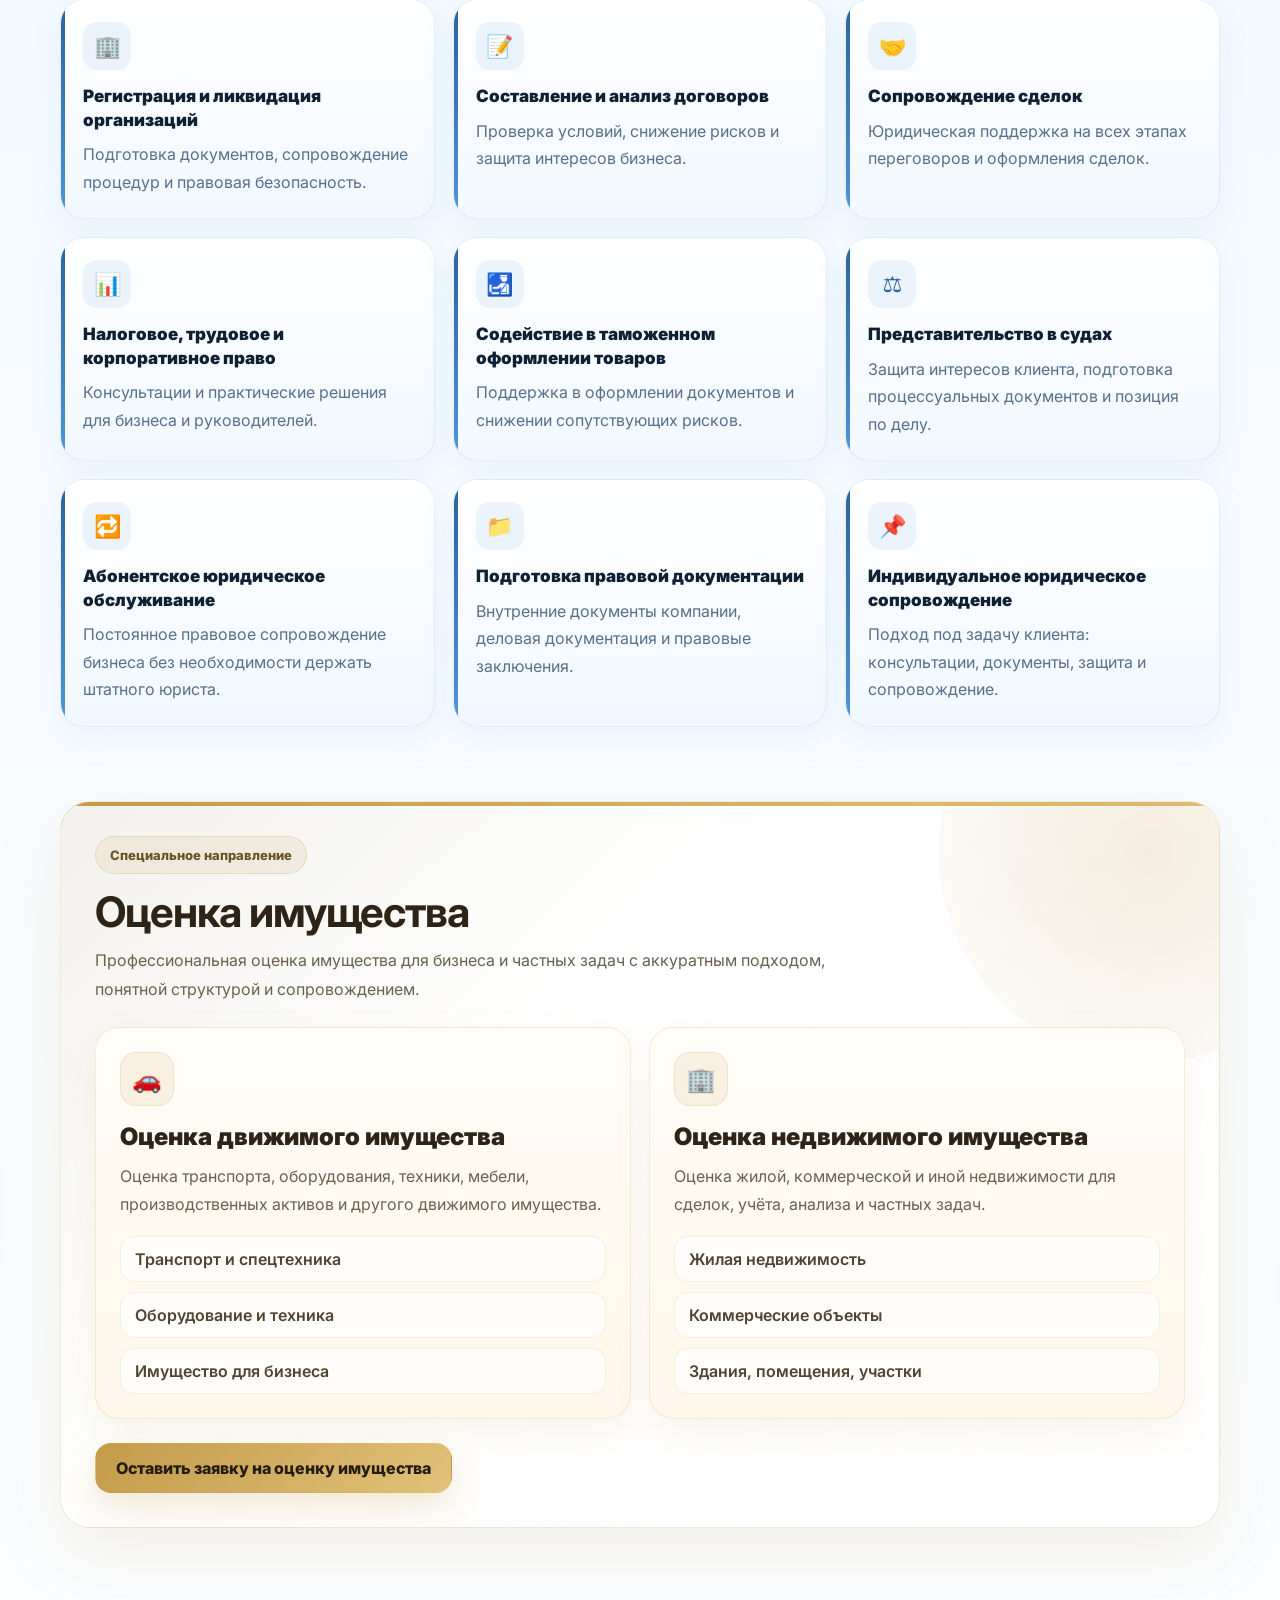
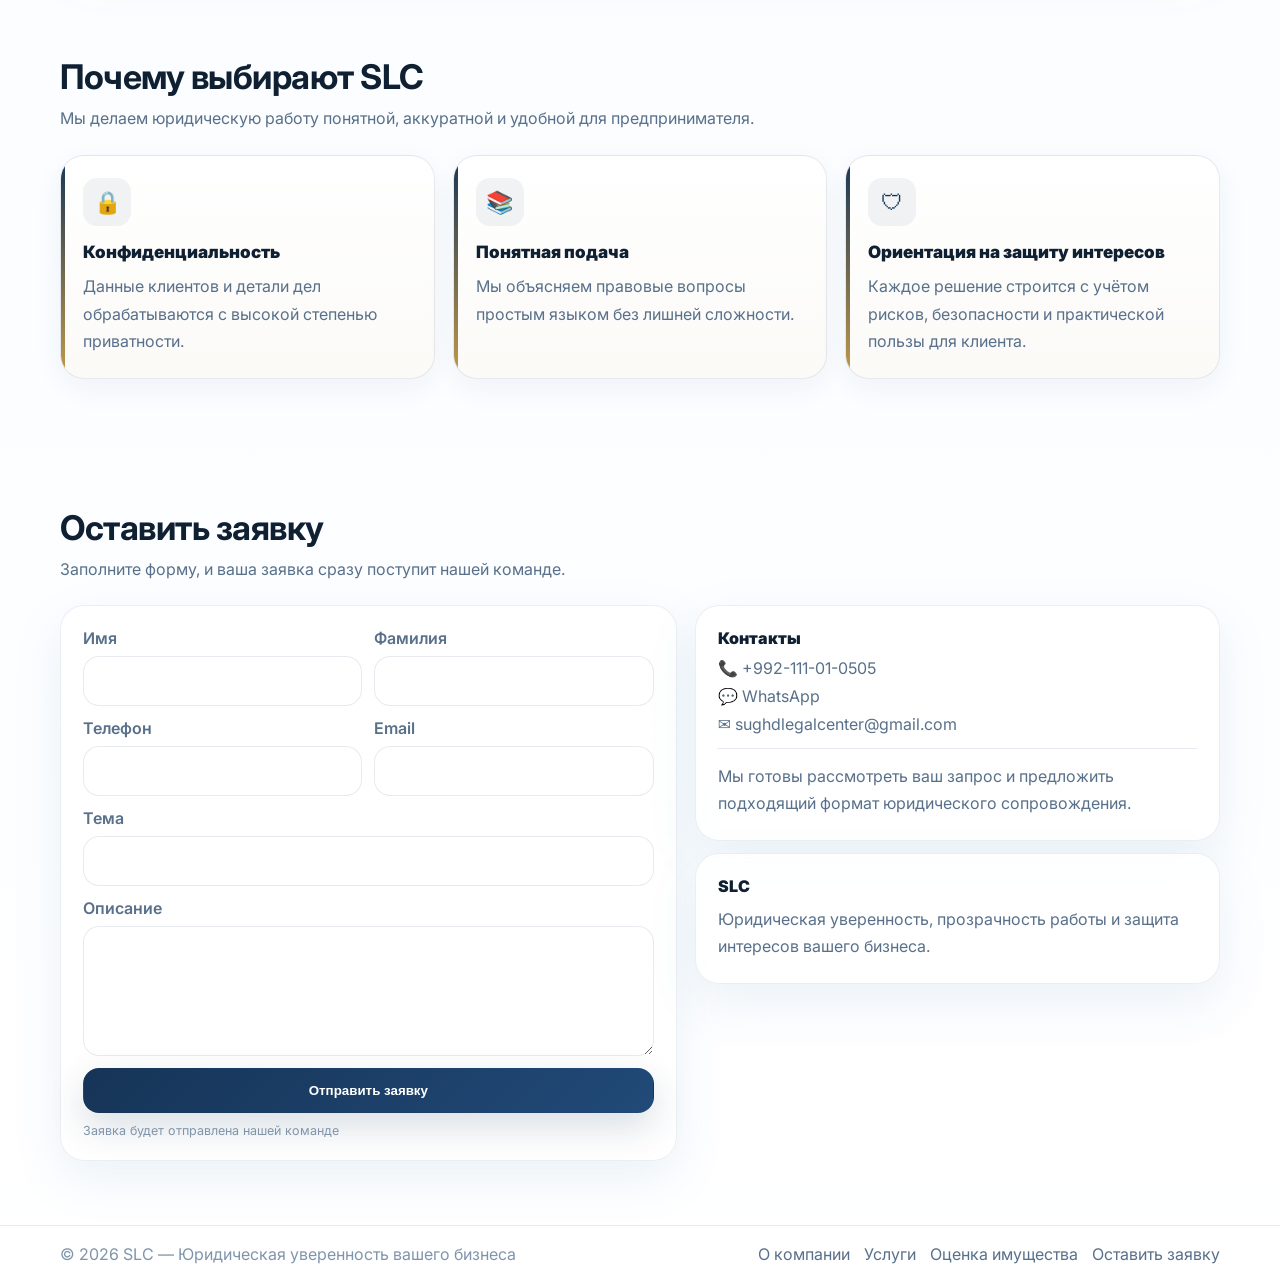
==== commit bbd78df6: "Update index.html" ====
--- a/index.html
+++ b/index.html
@@ -183,17 +183,17 @@
   <div class="svc-txt" data-i18n="s3t">Юридическая поддержка на всех этапах переговоров и оформления сделок.</div>
 </a>
 
-          <div class="svc svc-blue reveal">
-            <div class="svc-ic">📊</div>
-            <div class="svc-ttl" data-i18n="s4">Налоговое, трудовое и корпоративное право</div>
-            <div class="svc-txt" data-i18n="s4t">Консультации и практические решения для бизнеса и руководителей.</div>
-          </div>
-
-          <div class="svc svc-blue reveal">
-            <div class="svc-ic">🛃</div>
-            <div class="svc-ttl" data-i18n="s5">Содействие в таможенном оформлении товаров</div>
-            <div class="svc-txt" data-i18n="s5t">Поддержка в оформлении документов и снижении сопутствующих рисков.</div>
-          </div>
+          <a class="svc svc-blue reveal svc-link" href="tax-labor-corporate.html">
+  <div class="svc-ic">📊</div>
+  <div class="svc-ttl" data-i18n="s4">Налоговое, трудовое и корпоративное право</div>
+  <div class="svc-txt" data-i18n="s4t">Консультации и практические решения для бизнеса и руководителей.</div>
+</a>
+
+          <a class="svc svc-blue reveal svc-link" href="customs.html">
+  <div class="svc-ic">🛃</div>
+  <div class="svc-ttl" data-i18n="s5">Содействие в таможенном оформлении товаров</div>
+  <div class="svc-txt" data-i18n="s5t">Поддержка в оформлении документов и снижении сопутствующих рисков.</div>
+</a>
 
           <div class="svc svc-blue reveal">
             <div class="svc-ic">⚖</div>
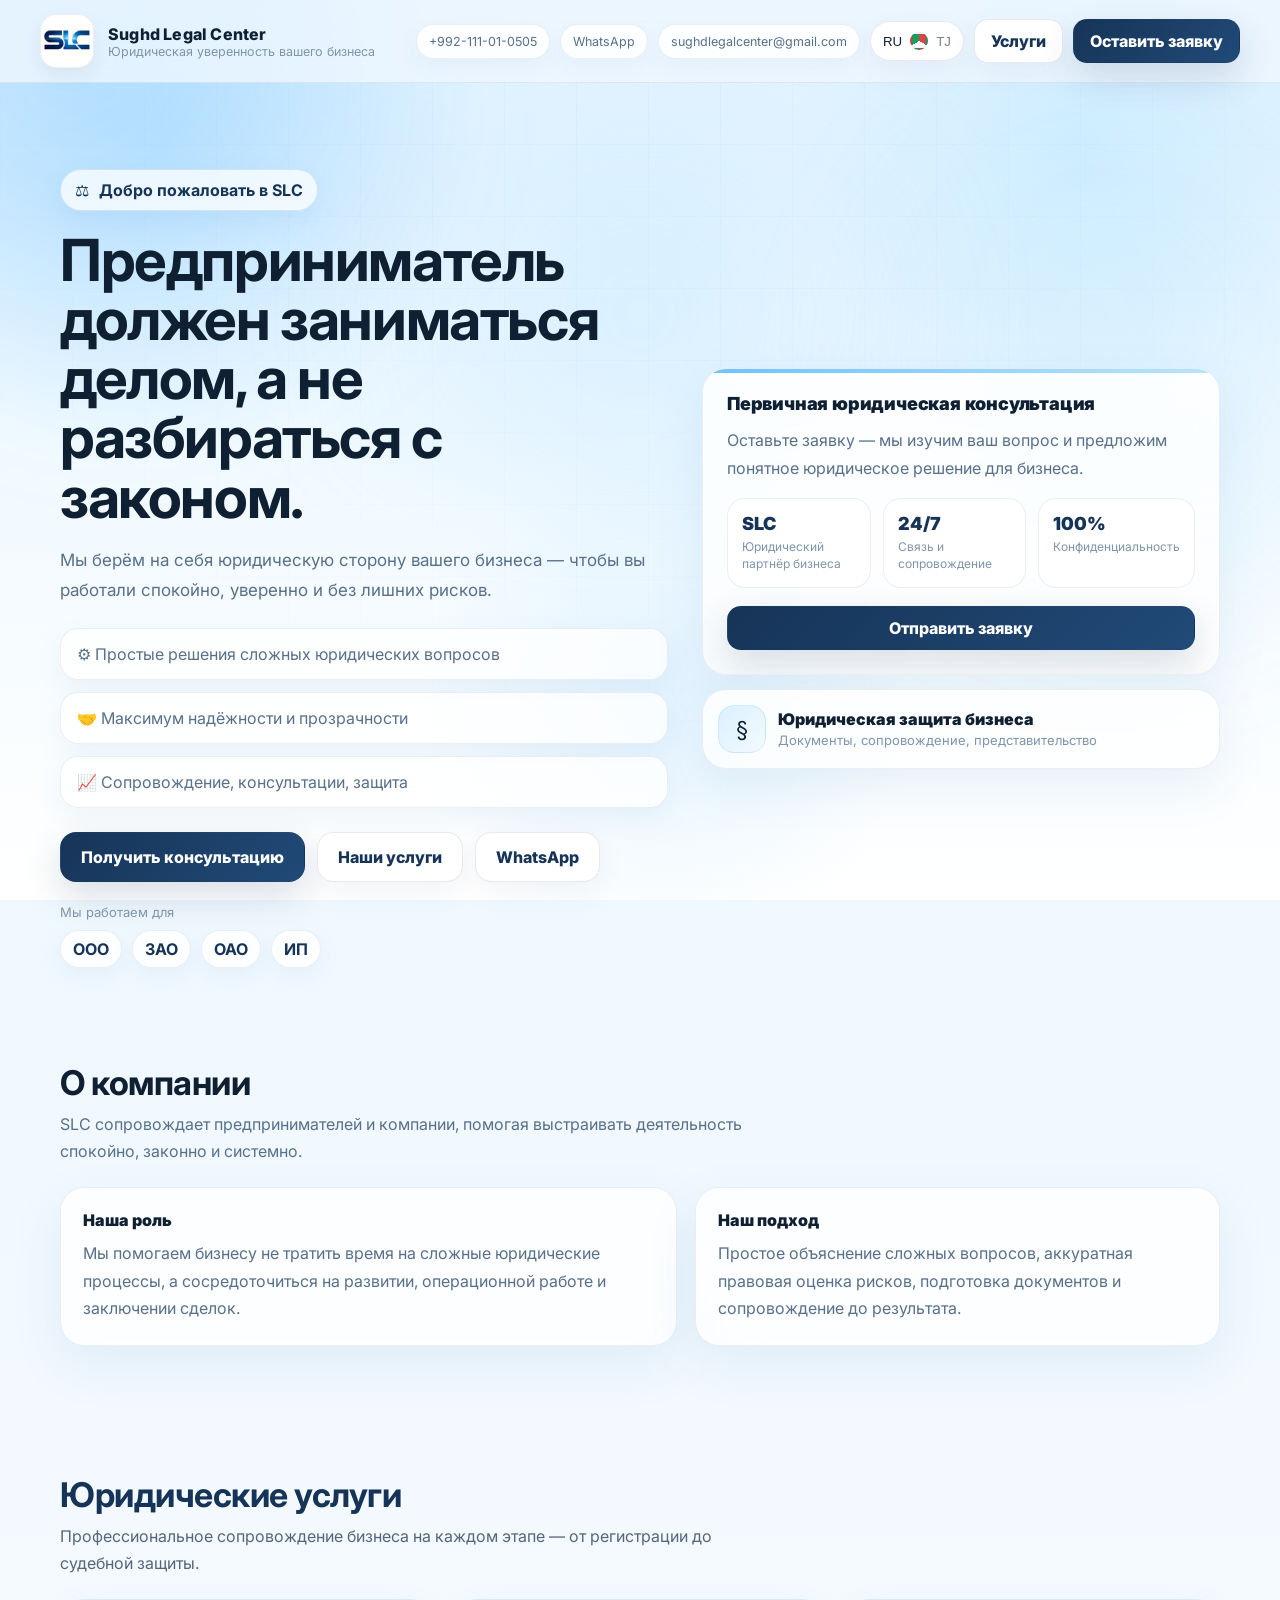
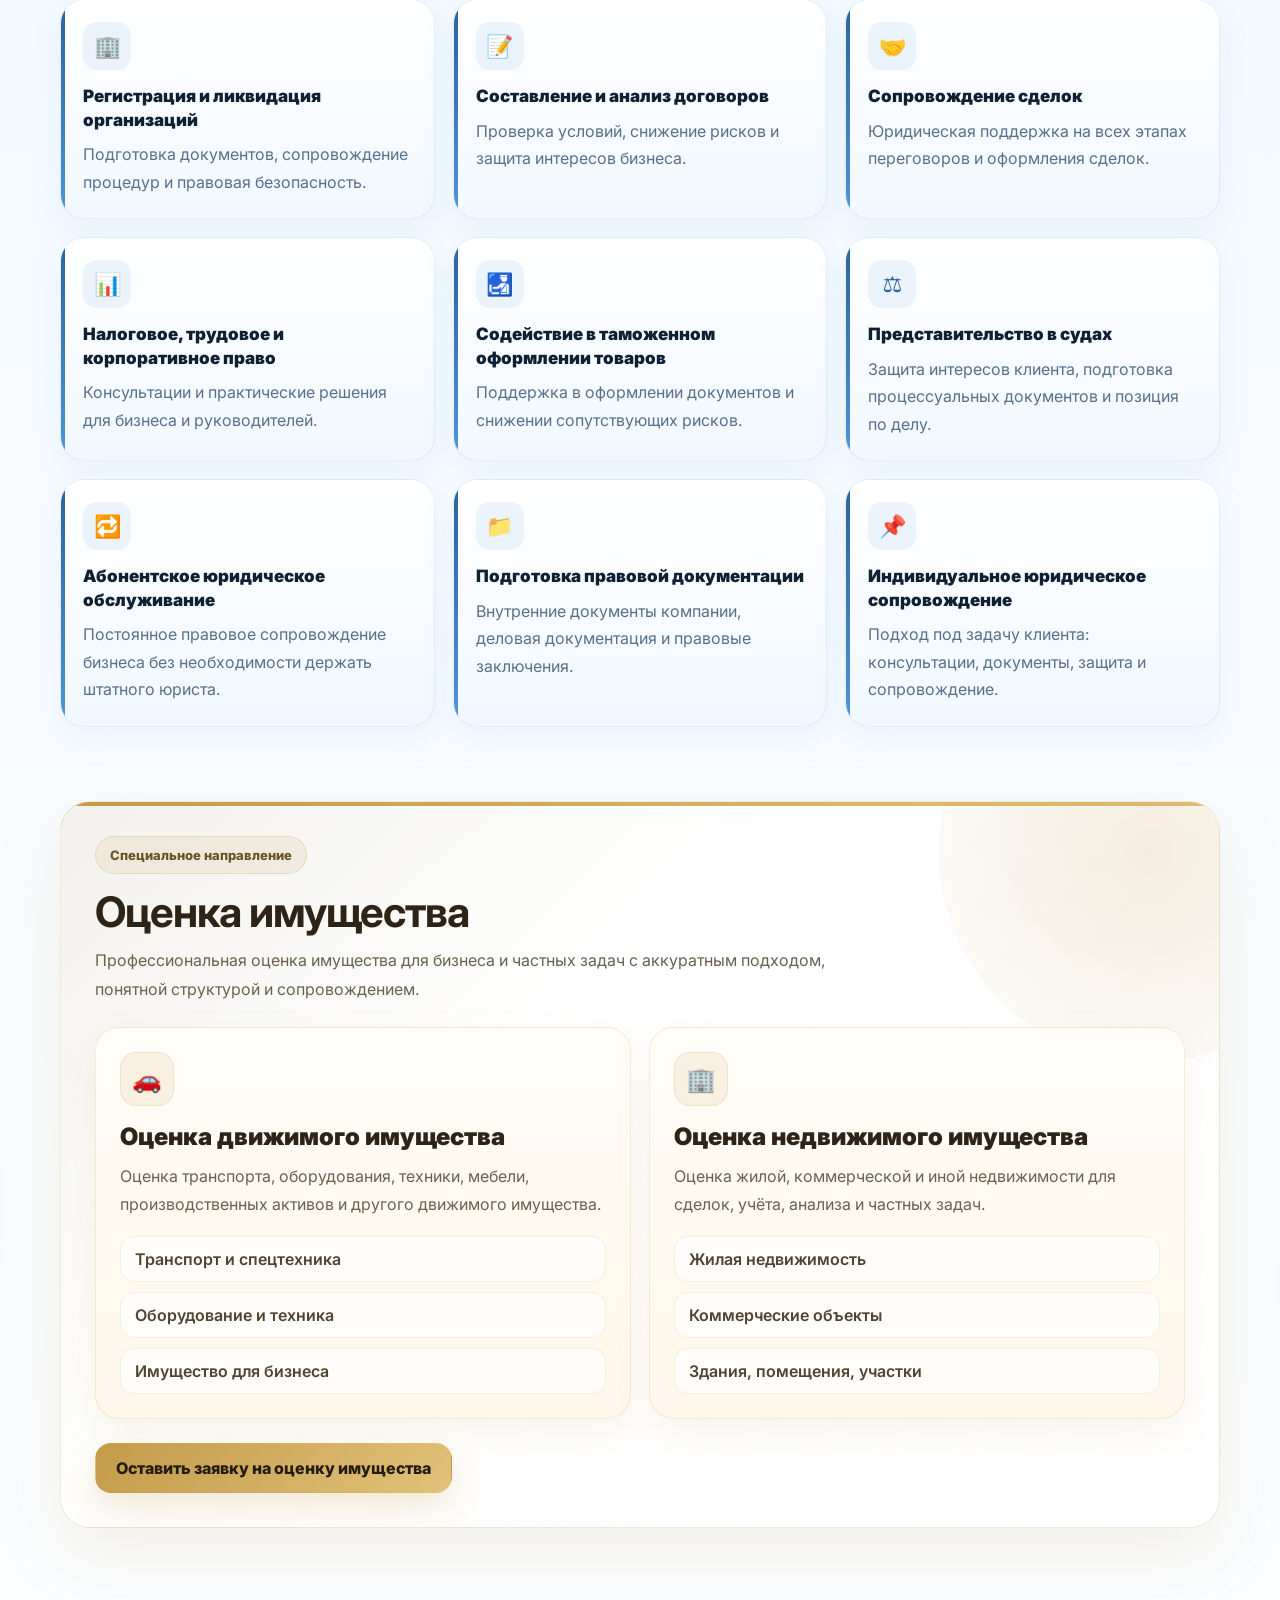
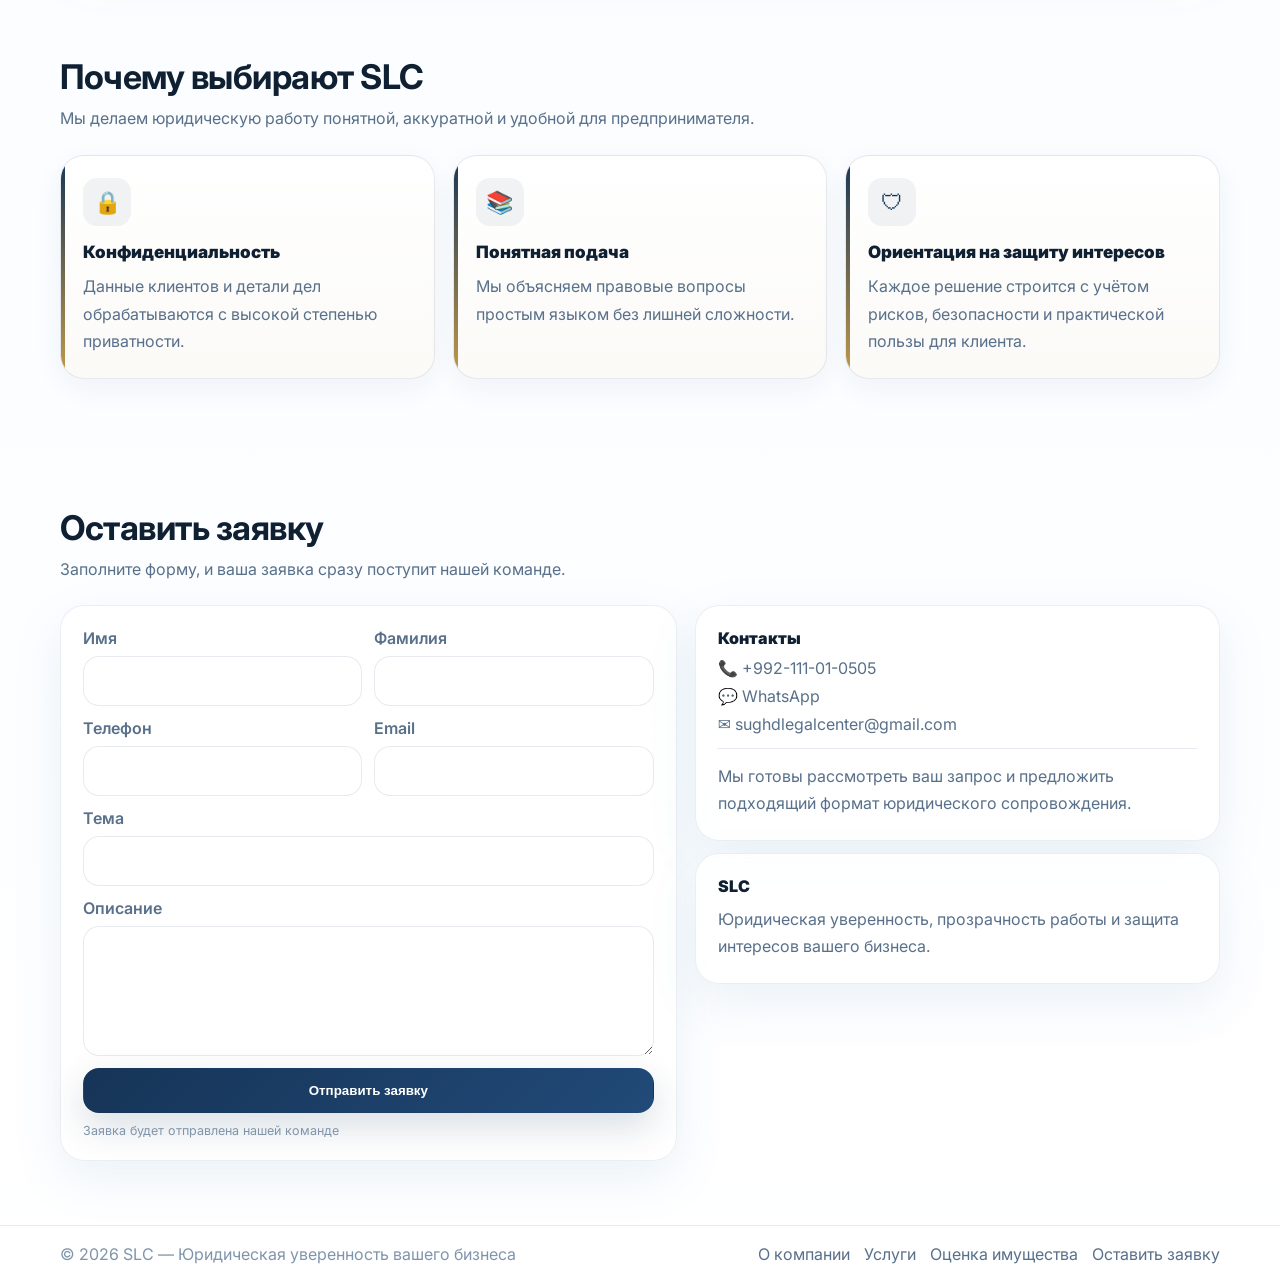
==== commit 3aabff50: "Update index.html" ====
--- a/index.html
+++ b/index.html
@@ -195,11 +195,11 @@
   <div class="svc-txt" data-i18n="s5t">Поддержка в оформлении документов и снижении сопутствующих рисков.</div>
 </a>
 
-          <div class="svc svc-blue reveal">
-            <div class="svc-ic">⚖</div>
-            <div class="svc-ttl" data-i18n="s6">Представительство в судах</div>
-            <div class="svc-txt" data-i18n="s6t">Защита интересов клиента, подготовка процессуальных документов и позиция по делу.</div>
-          </div>
+          <a class="svc svc-blue reveal svc-link" href="courts.html">
+  <div class="svc-ic">⚖</div>
+  <div class="svc-ttl" data-i18n="s6">Представительство в судах</div>
+  <div class="svc-txt" data-i18n="s6t">Защита интересов клиента, подготовка процессуальных документов и позиция по делу.</div>
+</a>
 
           <div class="svc svc-blue reveal">
             <div class="svc-ic">🔁</div>
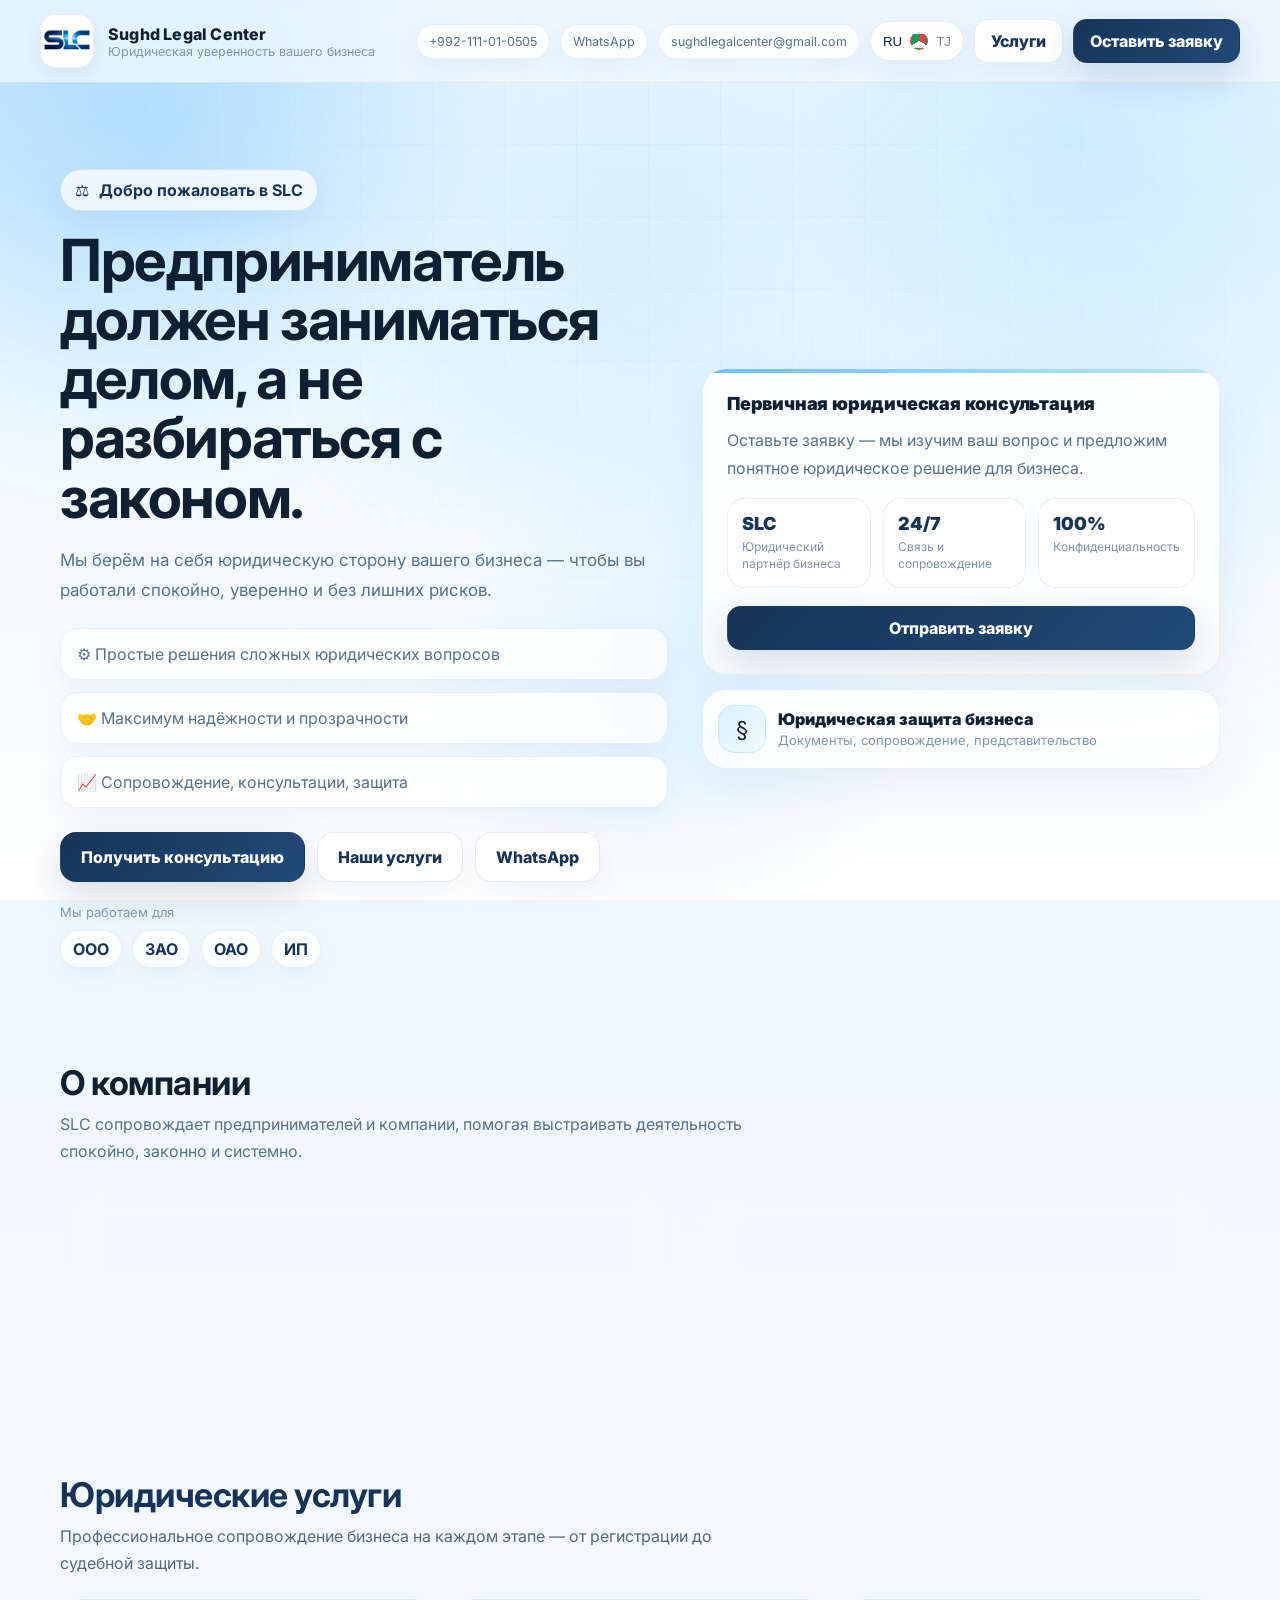
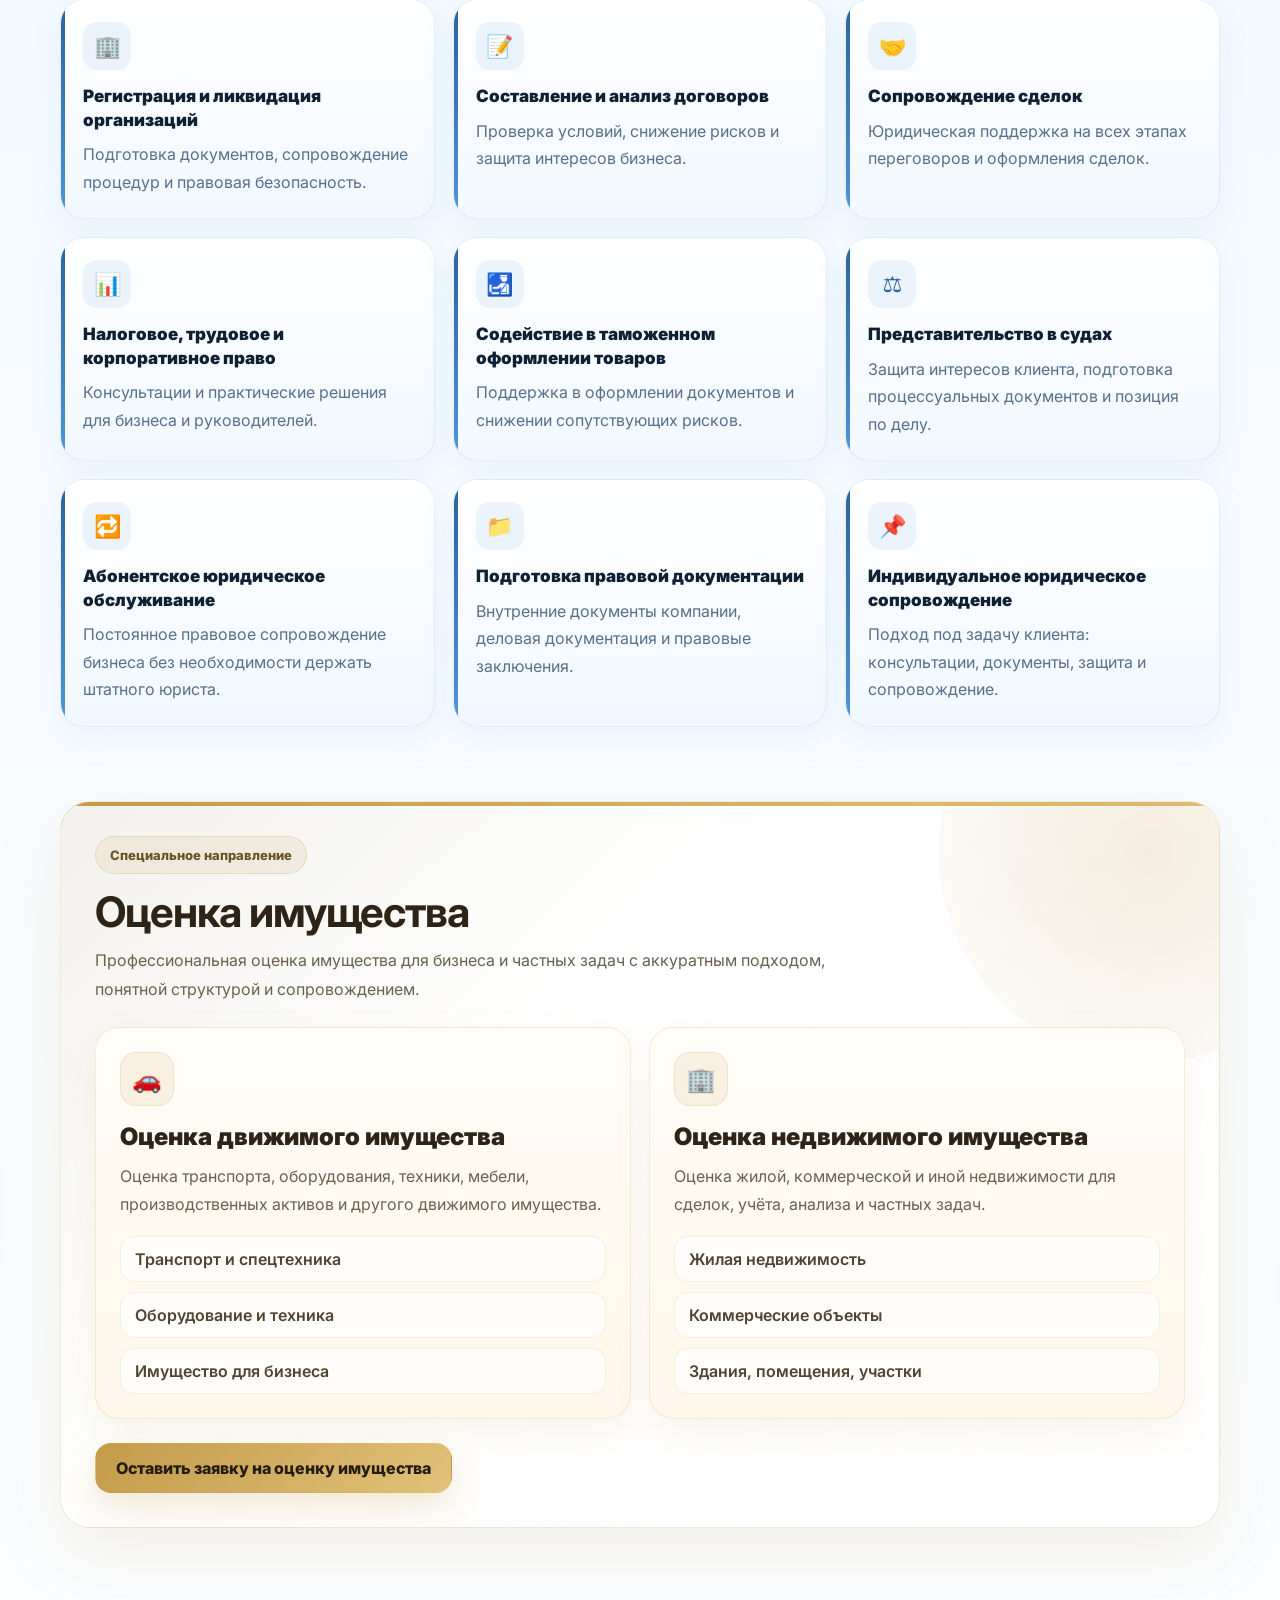
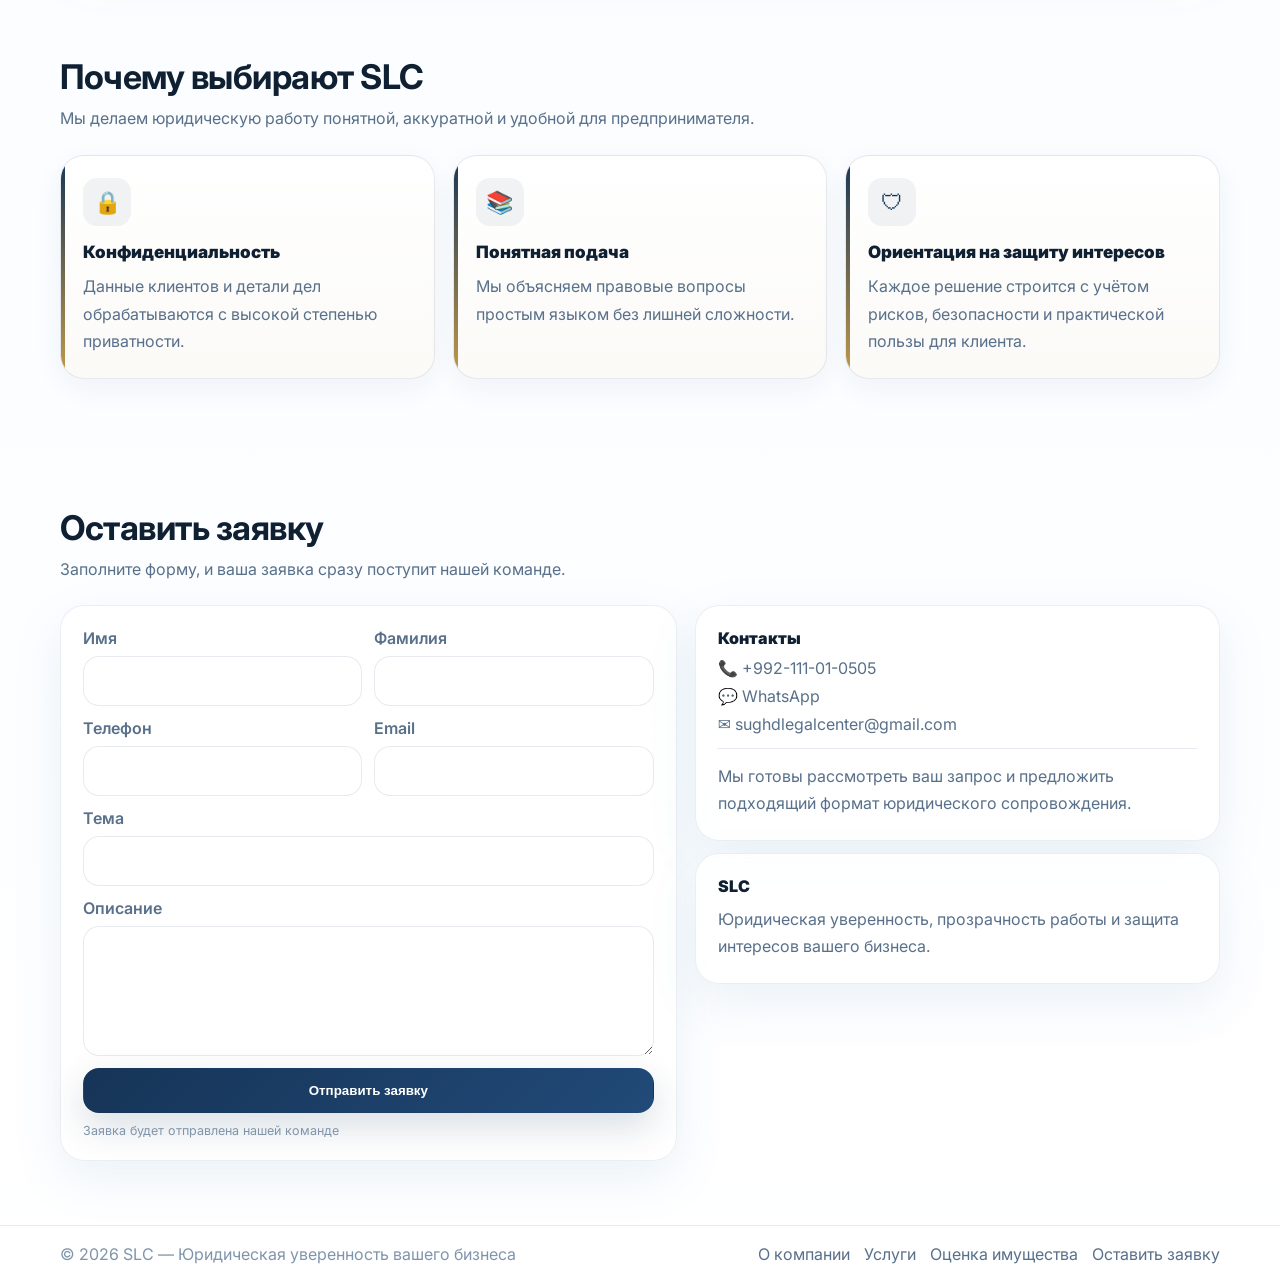
==== commit 21f08d57: "Update index.html" ====
--- a/index.html
+++ b/index.html
@@ -10,6 +10,30 @@
   <link rel="preconnect" href="https://fonts.gstatic.com" crossorigin />
   <link href="https://fonts.googleapis.com/css2?family=Inter:wght@400;500;600;700;800;900&display=swap" rel="stylesheet" />
   <link rel="stylesheet" href="styles.css" />
+
+  <script type="application/ld+json">
+  {
+    "@context": "https://schema.org",
+    "@type": "LegalService",
+    "name": "Sughd Legal Center",
+    "url": "https://printtexttj-lab.github.io/sugdlegal-center/",
+    "logo": "https://printtexttj-lab.github.io/sugdlegal-center/logo.png",
+    "image": "https://printtexttj-lab.github.io/sugdlegal-center/logo.png",
+    "telephone": "+992111010505",
+    "email": "sughdlegalcenter@gmail.com",
+    "areaServed": "Tajikistan",
+    "contactPoint": {
+      "@type": "ContactPoint",
+      "telephone": "+992111010505",
+      "contactType": "customer support",
+      "areaServed": "Tajikistan",
+      "availableLanguage": ["Russian", "Tajik"]
+    },
+    "sameAs": [
+      "https://wa.me/992111010505"
+    ]
+  }
+  </script>
 </head>
 <body>
 
@@ -201,23 +225,23 @@
   <div class="svc-txt" data-i18n="s6t">Защита интересов клиента, подготовка процессуальных документов и позиция по делу.</div>
 </a>
 
-          <div class="svc svc-blue reveal">
-            <div class="svc-ic">🔁</div>
-            <div class="svc-ttl" data-i18n="s7">Абонентское юридическое обслуживание</div>
-            <div class="svc-txt" data-i18n="s7t">Постоянное правовое сопровождение бизнеса без необходимости держать штатного юриста.</div>
-          </div>
-
-          <div class="svc svc-blue reveal">
-            <div class="svc-ic">📁</div>
-            <div class="svc-ttl" data-i18n="s9">Подготовка правовой документации</div>
-            <div class="svc-txt" data-i18n="s9t">Внутренние документы компании, деловая документация и правовые заключения.</div>
-          </div>
-
-          <div class="svc svc-blue reveal">
-            <div class="svc-ic">📌</div>
-            <div class="svc-ttl" data-i18n="s10">Индивидуальное юридическое сопровождение</div>
-            <div class="svc-txt" data-i18n="s10t">Подход под задачу клиента: консультации, документы, защита и сопровождение.</div>
-          </div>
+          <a class="svc svc-blue reveal svc-link" href="subscription-legal.html">
+  <div class="svc-ic">🔁</div>
+  <div class="svc-ttl" data-i18n="s7">Абонентское юридическое обслуживание</div>
+  <div class="svc-txt" data-i18n="s7t">Постоянное правовое сопровождение бизнеса без необходимости держать штатного юриста.</div>
+</a>
+
+         <a class="svc svc-blue reveal svc-link" href="legal-docs.html">
+  <div class="svc-ic">📁</div>
+  <div class="svc-ttl" data-i18n="s9">Подготовка правовой документации</div>
+  <div class="svc-txt" data-i18n="s9t">Внутренние документы компании, деловая документация и правовые заключения.</div>
+</a>
+
+          <a class="svc svc-blue reveal svc-link" href="individual-legal.html">
+  <div class="svc-ic">📌</div>
+  <div class="svc-ttl" data-i18n="s10">Индивидуальное юридическое сопровождение</div>
+  <div class="svc-txt" data-i18n="s10t">Подход под задачу клиента: консультации, документы, защита и сопровождение.</div>
+</a>
         </div>
       </div>
     </section>
